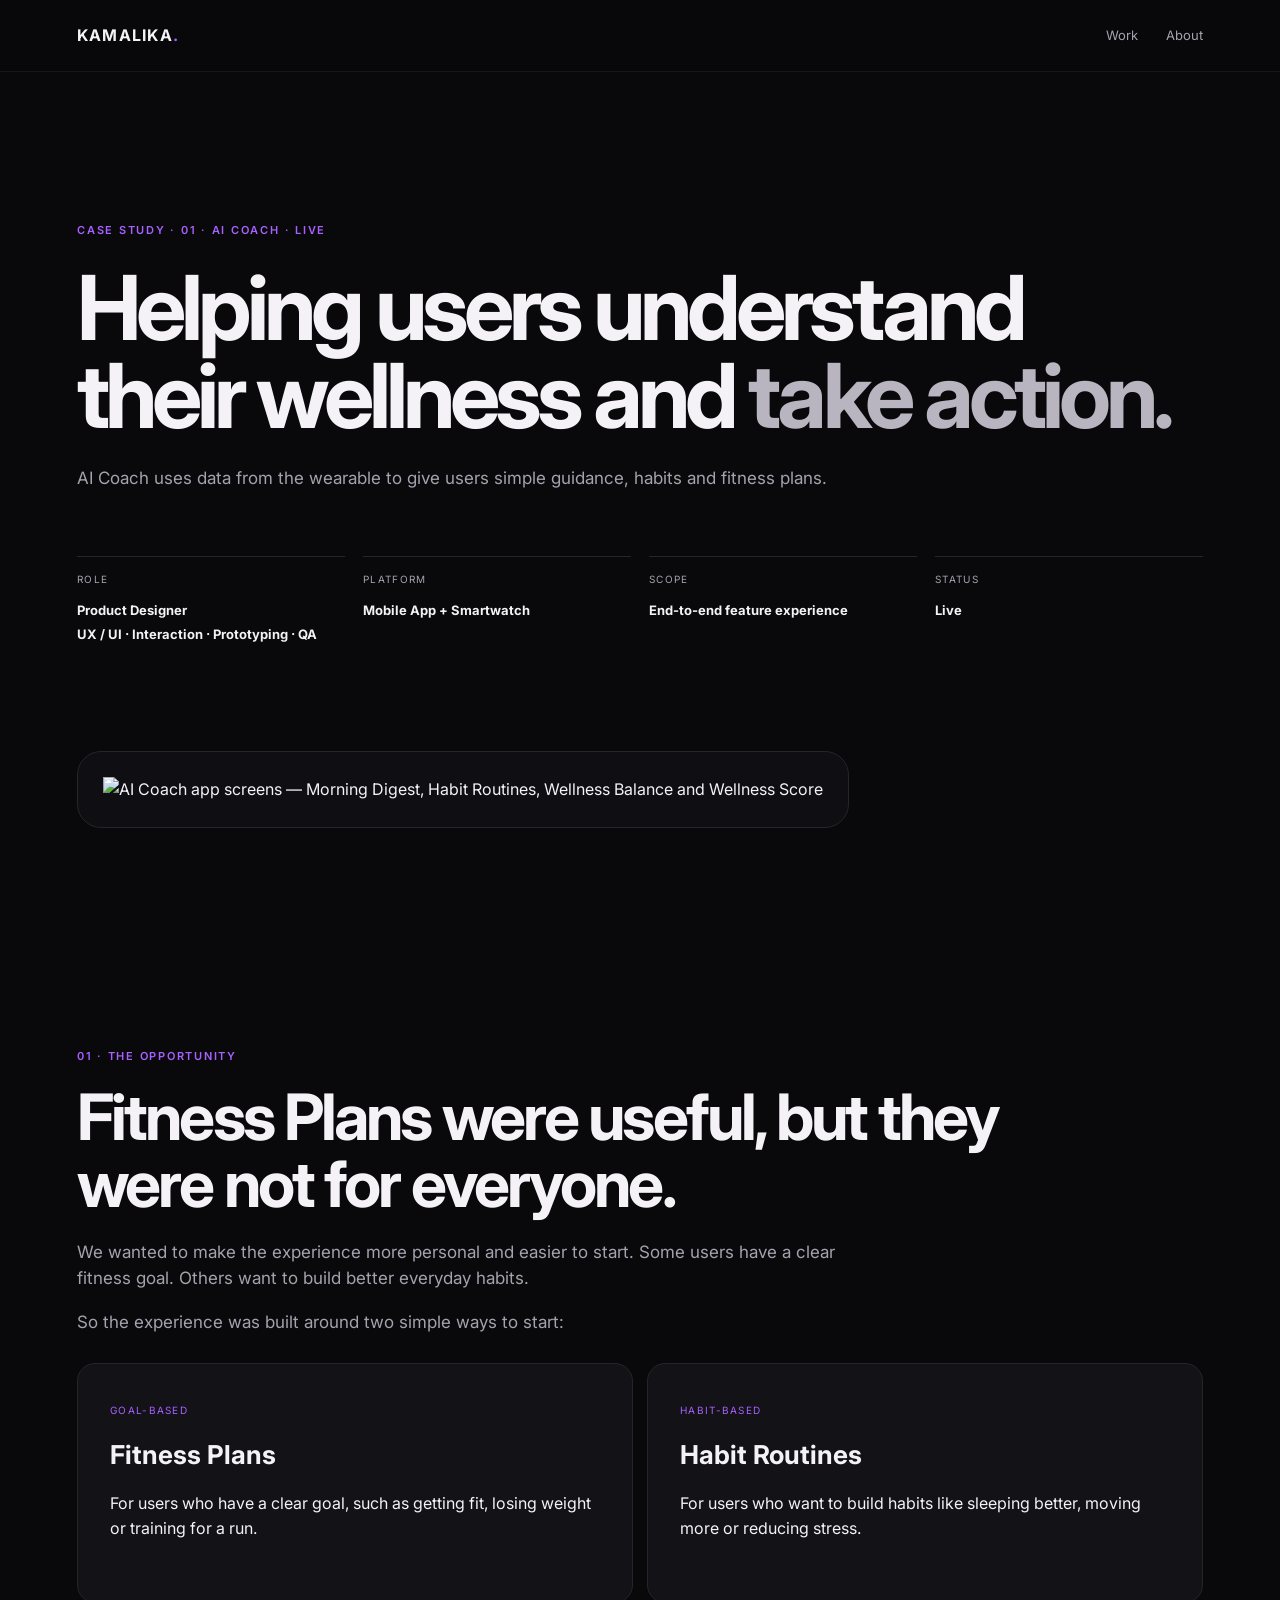
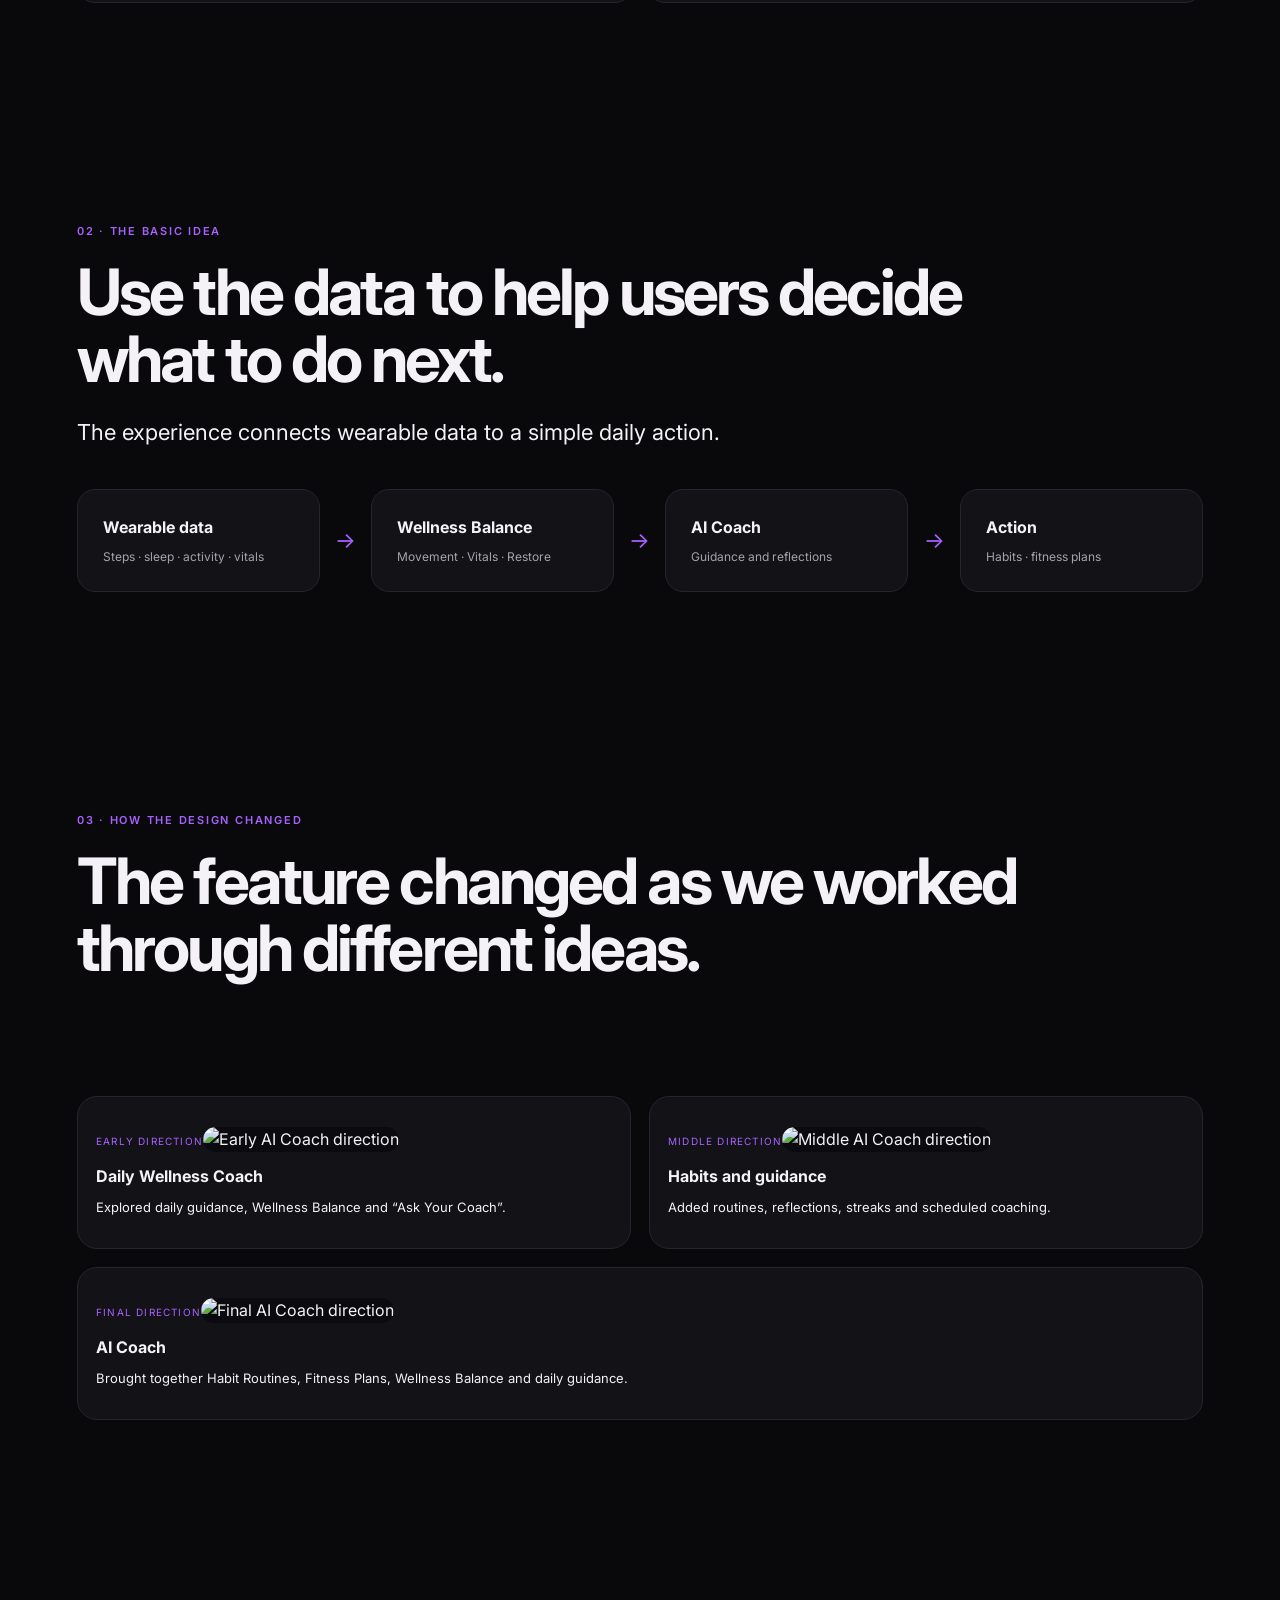
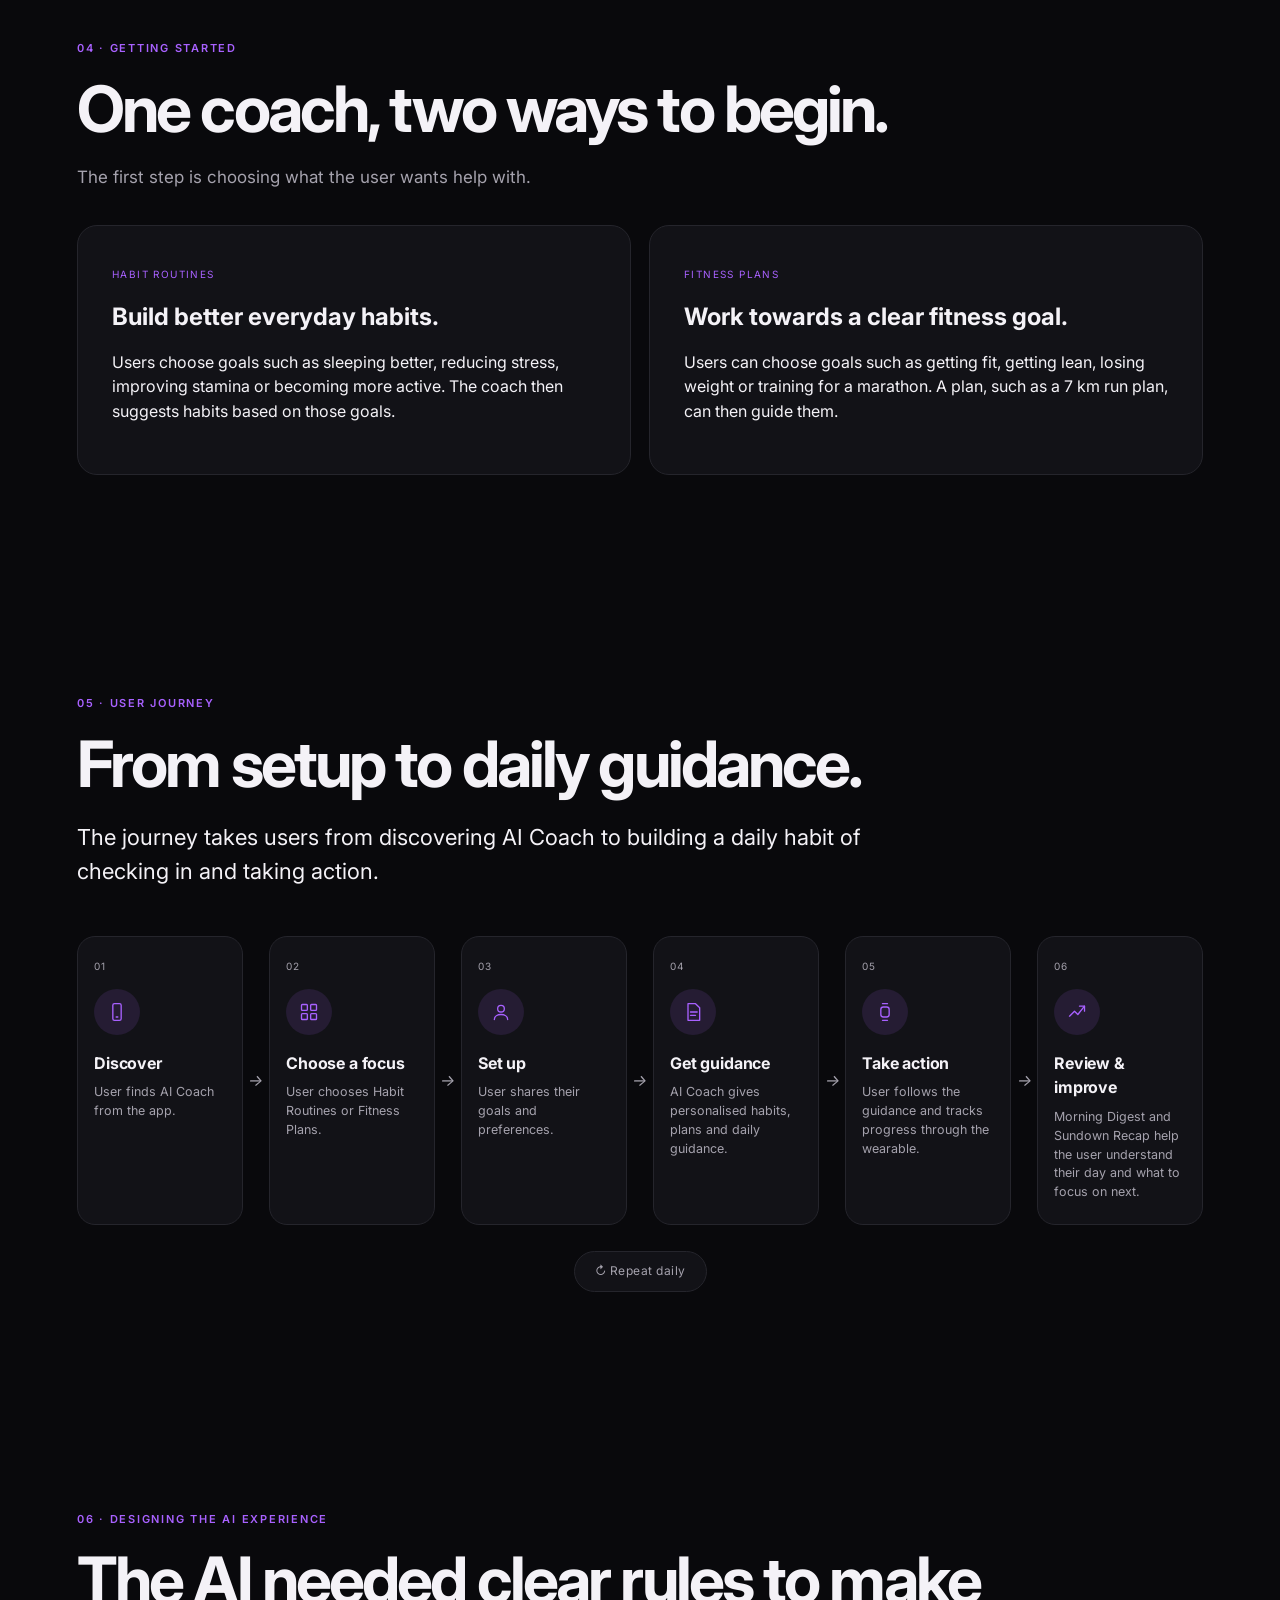
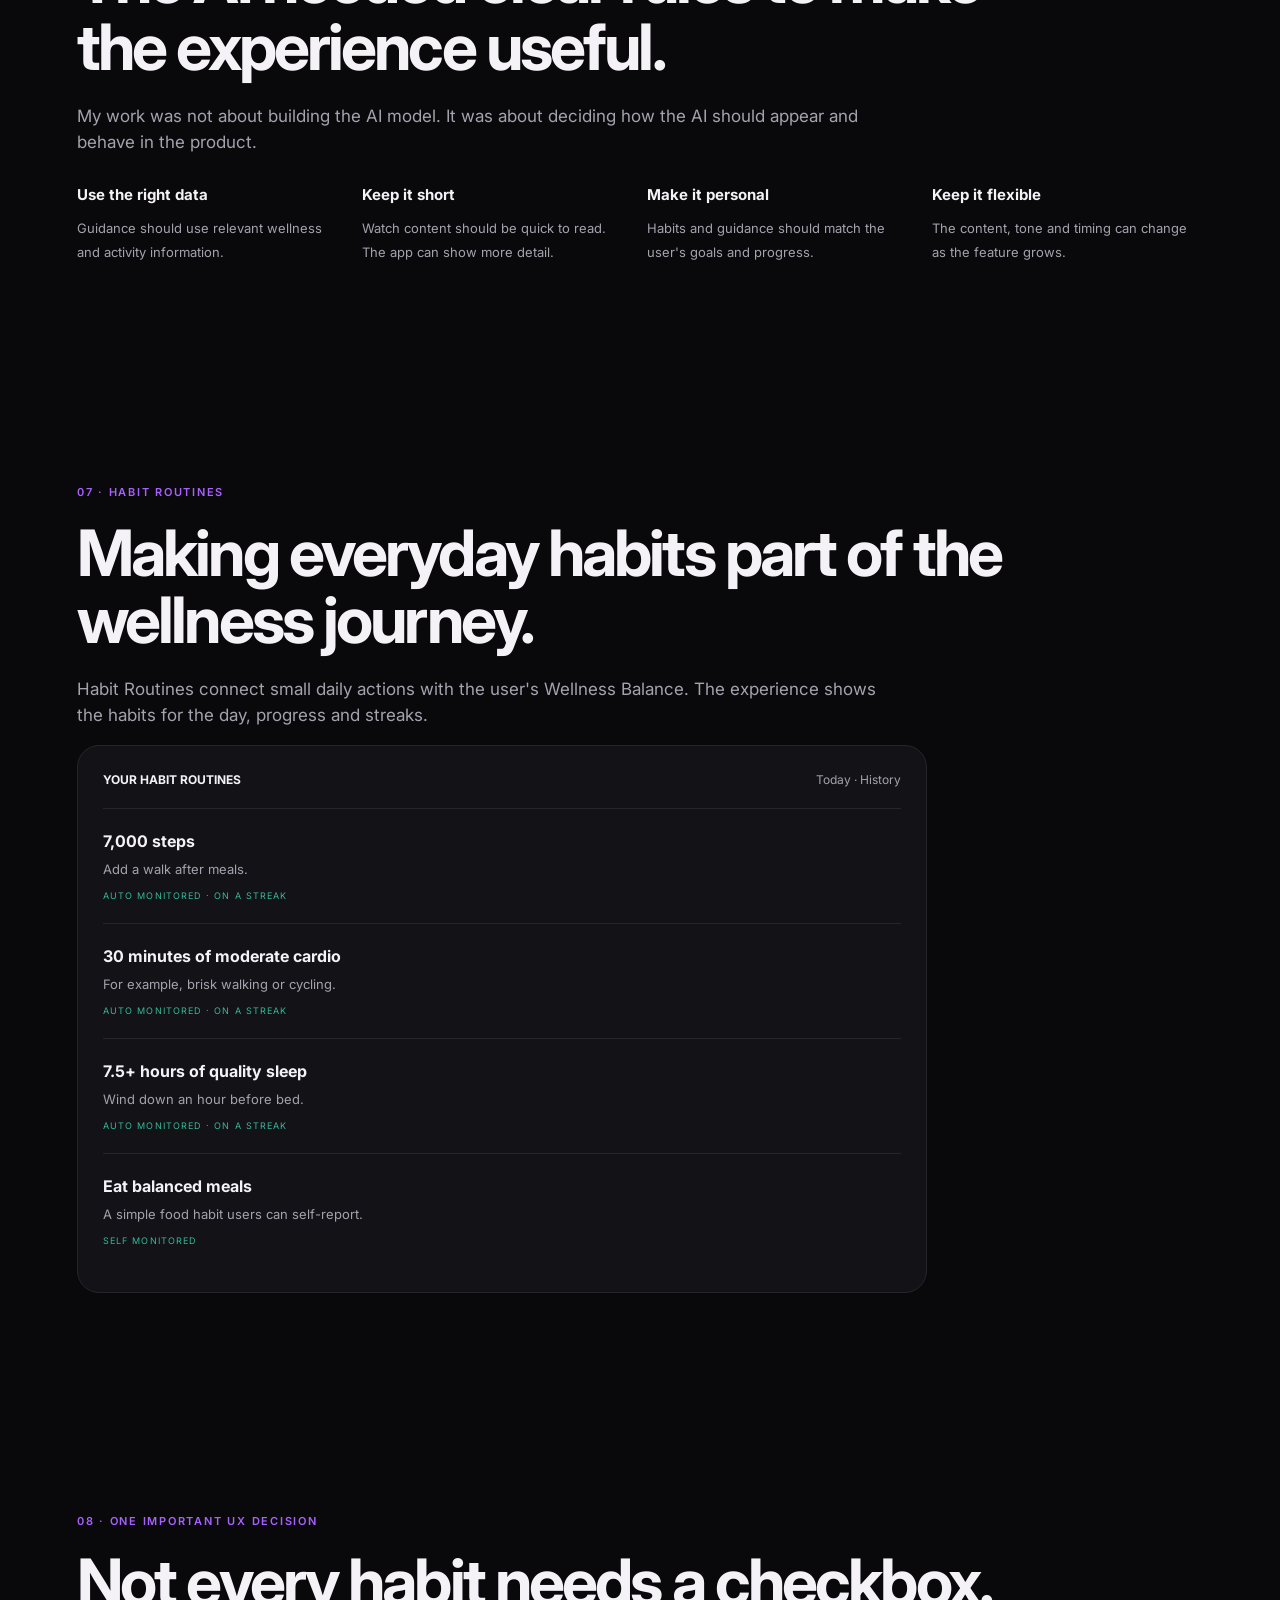
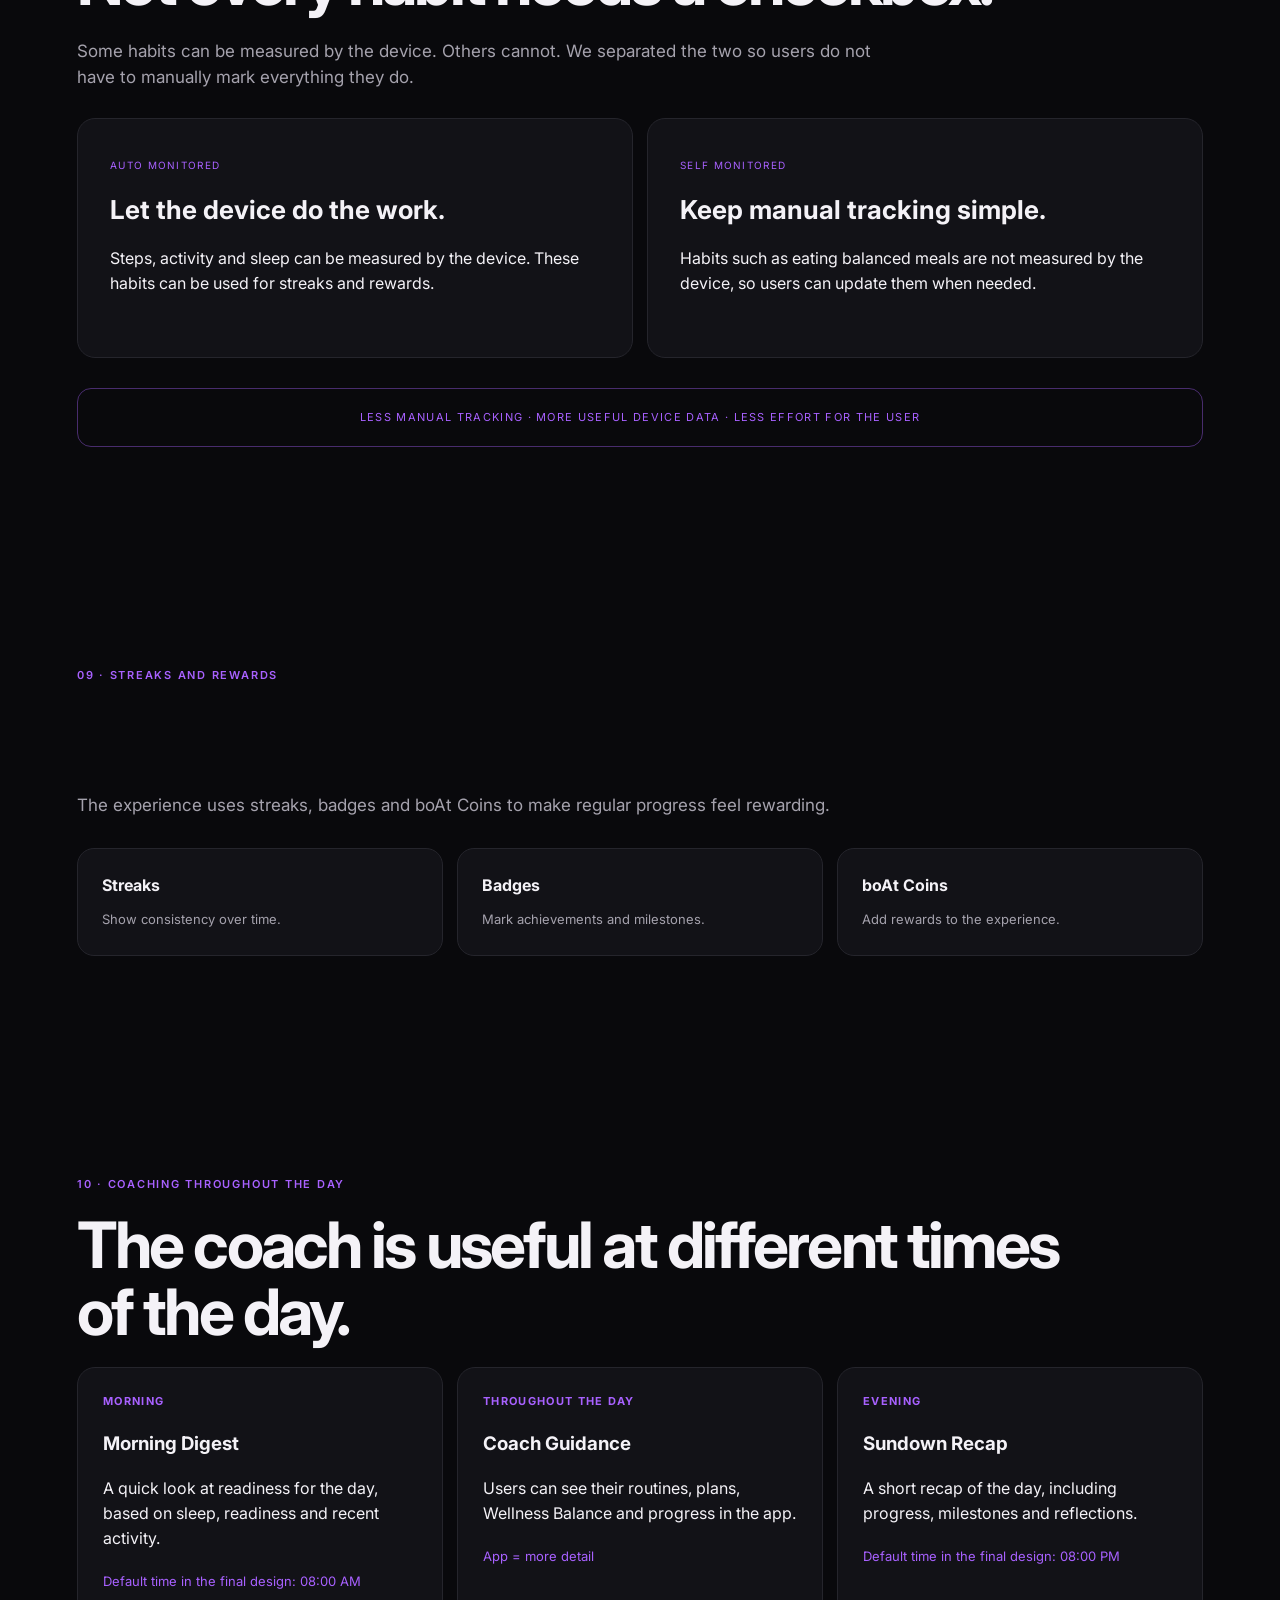
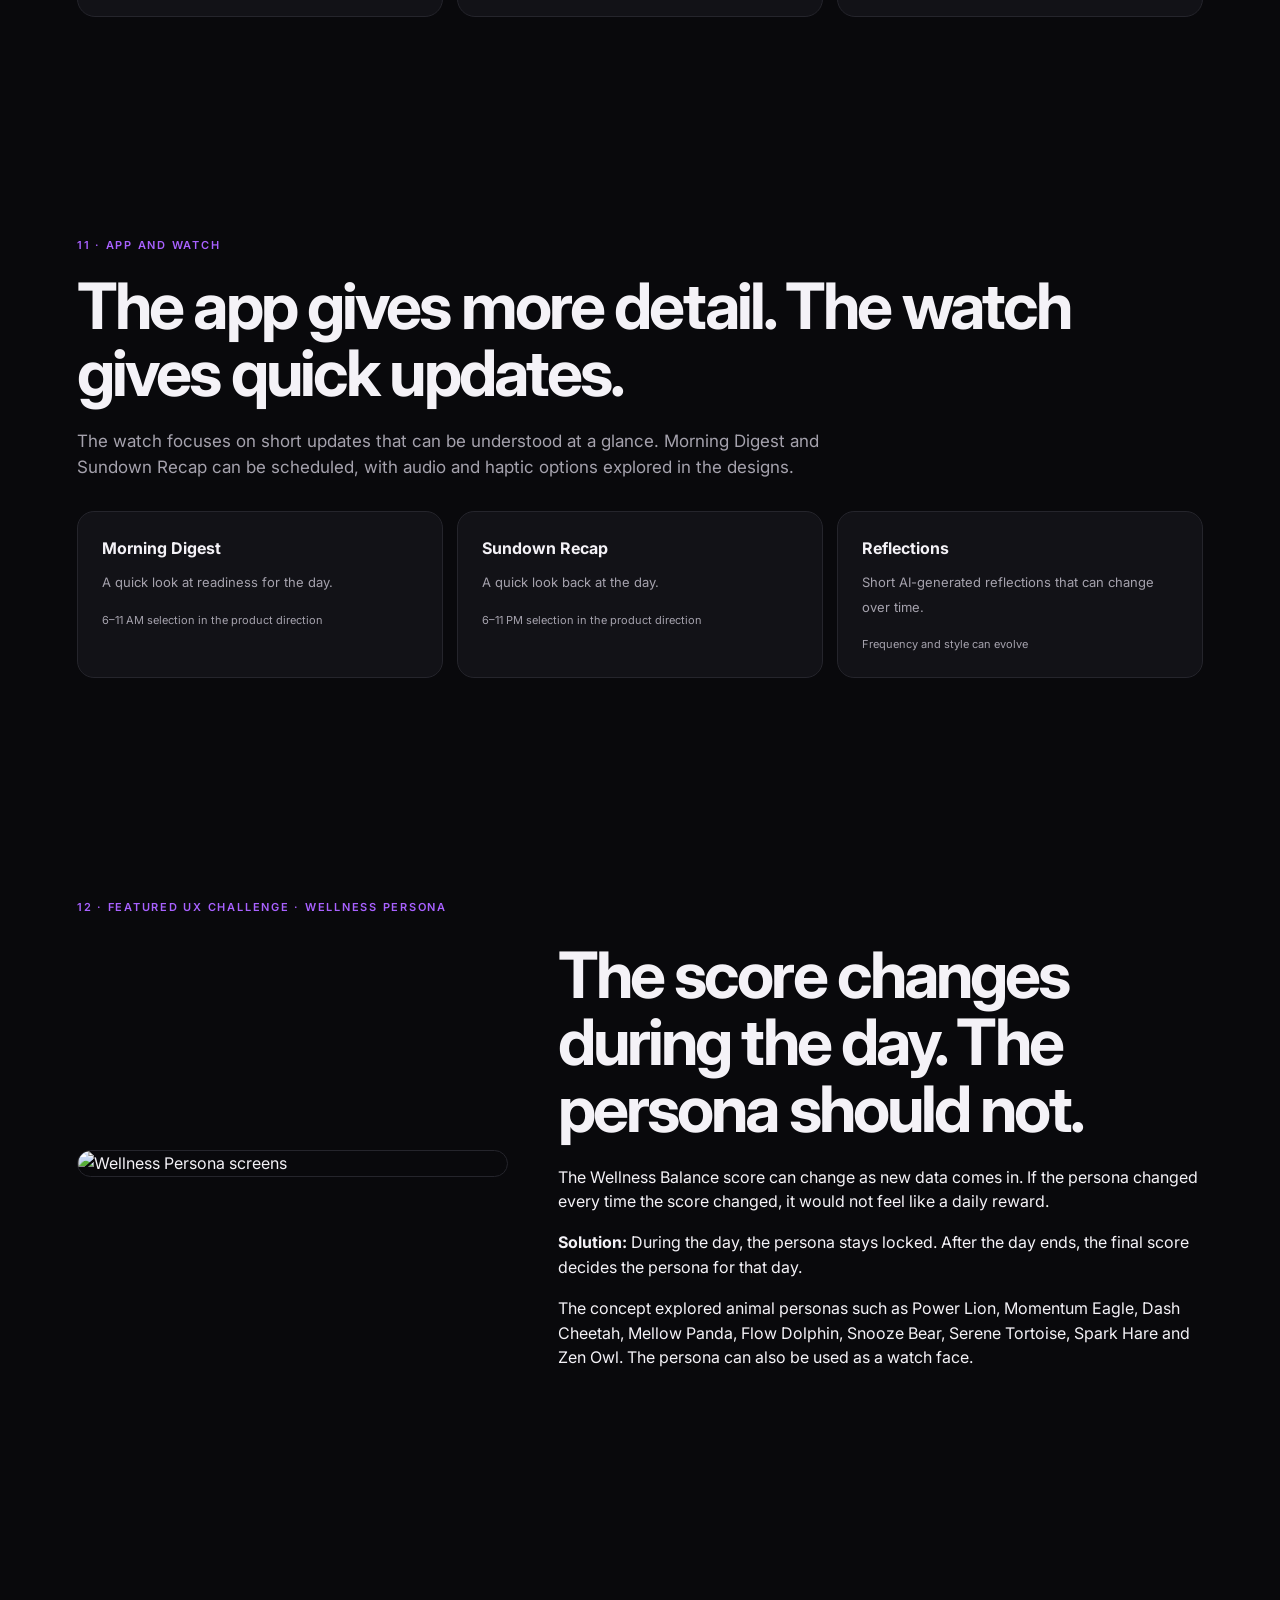
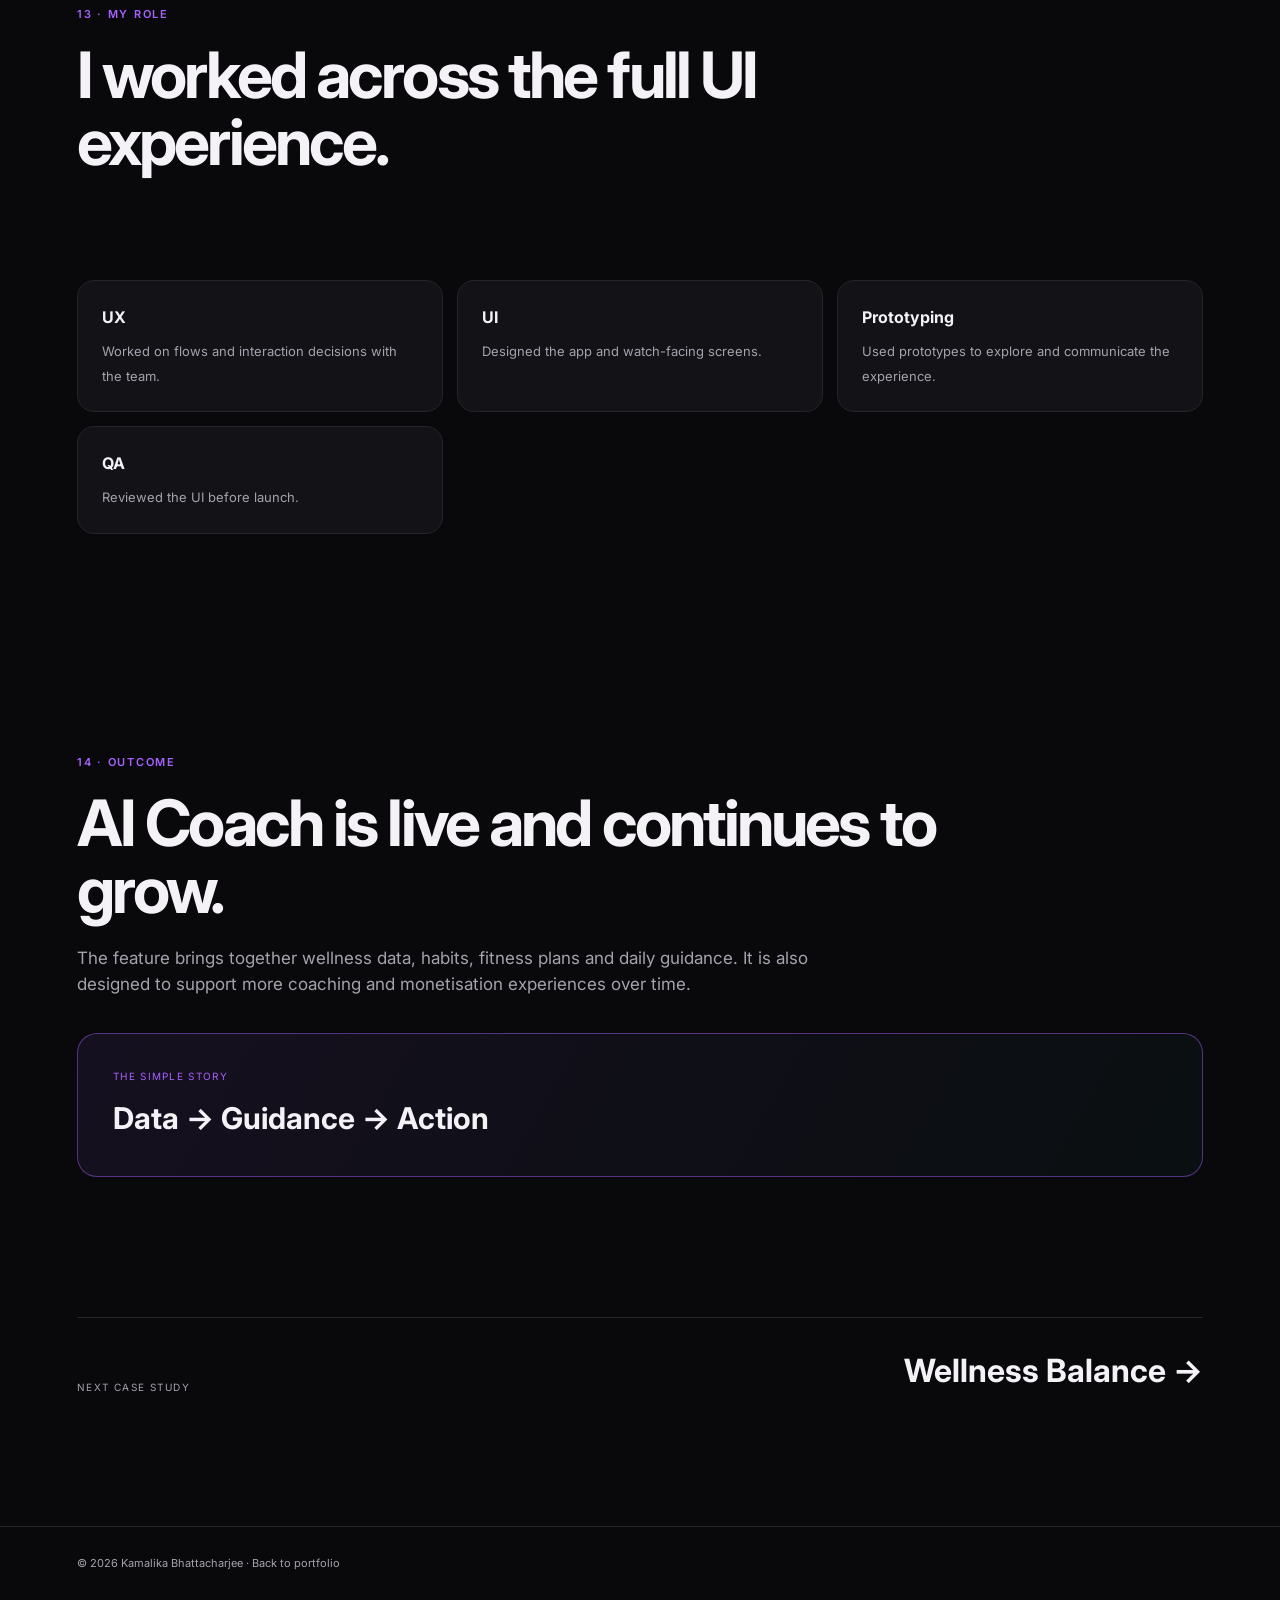
==== ai-coach.html @ ca6af65e "Add files via upload" ====
<!DOCTYPE html><html lang="en"><head><meta charset="UTF-8"><meta name="viewport" content="width=device-width,initial-scale=1"><title>AI Coach — Kamalika Bhattacharjee</title><link rel="stylesheet" href="styles.css"></head><body>
<header class="nav"><a class="brand" href="index.html">KAMALIKA<span>.</span></a><nav><a href="index.html#work">Work</a><a href="index.html#about">About</a></nav></header><main>
<section class="case-hero section"><div class="eyebrow">CASE STUDY · 01 · AI COACH · LIVE</div><h1>Helping users understand their wellness and <em>take action.</em></h1><p class="lead">AI Coach uses data from the wearable to give users simple guidance, habits and fitness plans.</p><div class="meta-grid"><div><span>ROLE</span><b>Product Designer<br>UX / UI · Interaction · Prototyping · QA</b></div><div><span>PLATFORM</span><b>Mobile App + Smartwatch</b></div><div><span>SCOPE</span><b>End-to-end feature experience</b></div><div><span>STATUS</span><b>Live</b></div></div></section>
<section class="case-image section"><img src="assets/ai-coach-case-hero.png" alt="AI Coach app screens — Morning Digest, Habit Routines, Wellness Balance and Wellness Score"></section>
<section class="section narrative"><div class="label">01 · THE OPPORTUNITY</div><h2>Fitness Plans were useful, but they were not for everyone.</h2><p>We wanted to make the experience more personal and easier to start. Some users have a clear fitness goal. Others want to build better everyday habits.</p><p>So the experience was built around two simple ways to start:</p><div class="two-col big-cards"><div class="dark-card"><small>GOAL-BASED</small><h3>Fitness Plans</h3><p>For users who have a clear goal, such as getting fit, losing weight or training for a run.</p></div><div class="dark-card"><small>HABIT-BASED</small><h3>Habit Routines</h3><p>For users who want to build habits like sleeping better, moving more or reducing stress.</p></div></div></section>
<section class="section"><div class="label">02 · THE BASIC IDEA</div><h2>Use the data to help users decide what to do next.</h2><p class="lead-small">The experience connects wearable data to a simple daily action.</p><div class="system-flow"><div><b>Wearable data</b><span>Steps · sleep · activity · vitals</span></div><i>→</i><div><b>Wellness Balance</b><span>Movement · Vitals · Restore</span></div><i>→</i><div><b>AI Coach</b><span>Guidance and reflections</span></div><i>→</i><div><b>Action</b><span>Habits · fitness plans</span></div></div></section>
<section class="section"><div class="label">03 · HOW THE DESIGN CHANGED</div><h2>The feature changed as we worked through different ideas.</h2><p>We explored different ways to bring wellness guidance, routines, reflections and fitness plans together. The final version has a clearer entry point and a more structured daily experience.</p><div class="iteration-grid"><div><span>EARLY DIRECTION</span><img src="assets/ai-coach-iteration-early.png" alt="Early AI Coach direction"><b>Daily Wellness Coach</b><p>Explored daily guidance, Wellness Balance and “Ask Your Coach”.</p></div><div><span>MIDDLE DIRECTION</span><img src="assets/ai-coach-iteration-middle.png" alt="Middle AI Coach direction"><b>Habits and guidance</b><p>Added routines, reflections, streaks and scheduled coaching.</p></div><div class="full"><span>FINAL DIRECTION</span><img src="assets/ai-coach-iteration-final.png" alt="Final AI Coach direction"><b>AI Coach</b><p>Brought together Habit Routines, Fitness Plans, Wellness Balance and daily guidance.</p></div></div></section>
<section class="section"><div class="label">04 · GETTING STARTED</div><h2>One coach, two ways to begin.</h2><p>The first step is choosing what the user wants help with.</p><div class="choice-flow"><div class="choice"><span>HABIT ROUTINES</span><strong>Build better everyday habits.</strong><p>Users choose goals such as sleeping better, reducing stress, improving stamina or becoming more active. The coach then suggests habits based on those goals.</p></div><div class="choice"><span>FITNESS PLANS</span><strong>Work towards a clear fitness goal.</strong><p>Users can choose goals such as getting fit, getting lean, losing weight or training for a marathon. A plan, such as a 7 km run plan, can then guide them.</p></div></div></section>
<section class="section"><div class="label">05 · USER JOURNEY</div><h2>From setup to daily guidance.</h2><p class="lead-small">The journey takes users from discovering AI Coach to building a daily habit of checking in and taking action.</p><div class="journey-flow">
<div class="journey-step"><span class="step-no">01</span><div class="step-icon"><svg viewBox="0 0 24 24"><rect x="7" y="2" width="10" height="20" rx="2"></rect><line x1="11" y1="18" x2="13" y2="18"></line></svg></div><h3>Discover</h3><p>User finds AI Coach from the app.</p></div>
<i class="journey-arrow">→</i>
<div class="journey-step"><span class="step-no">02</span><div class="step-icon"><svg viewBox="0 0 24 24"><rect x="3" y="3" width="7" height="7" rx="1"></rect><rect x="14" y="3" width="7" height="7" rx="1"></rect><rect x="3" y="14" width="7" height="7" rx="1"></rect><rect x="14" y="14" width="7" height="7" rx="1"></rect></svg></div><h3>Choose a focus</h3><p>User chooses Habit Routines or Fitness Plans.</p></div>
<i class="journey-arrow">→</i>
<div class="journey-step"><span class="step-no">03</span><div class="step-icon"><svg viewBox="0 0 24 24"><circle cx="12" cy="8" r="4"></circle><path d="M4 21c0-4 4-6 8-6s8 2 8 6"></path></svg></div><h3>Set up</h3><p>User shares their goals and preferences.</p></div>
<i class="journey-arrow">→</i>
<div class="journey-step"><span class="step-no">04</span><div class="step-icon"><svg viewBox="0 0 24 24"><path d="M6 2h9l5 5v15H6z"></path><line x1="9" y1="12" x2="17" y2="12"></line><line x1="9" y1="16" x2="15" y2="16"></line></svg></div><h3>Get guidance</h3><p>AI Coach gives personalised habits, plans and daily guidance.</p></div>
<i class="journey-arrow">→</i>
<div class="journey-step"><span class="step-no">05</span><div class="step-icon"><svg viewBox="0 0 24 24"><rect x="7" y="6" width="10" height="12" rx="3"></rect><path d="M9 2h6M9 22h6"></path></svg></div><h3>Take action</h3><p>User follows the guidance and tracks progress through the wearable.</p></div>
<i class="journey-arrow">→</i>
<div class="journey-step"><span class="step-no">06</span><div class="step-icon"><svg viewBox="0 0 24 24"><polyline points="3,17 9,11 13,15 21,5"></polyline><polyline points="15,5 21,5 21,11"></polyline></svg></div><h3>Review &amp; improve</h3><p>Morning Digest and Sundown Recap help the user understand their day and what to focus on next.</p></div>
</div><div class="journey-repeat"><span>↻ Repeat daily</span></div></section>
<section class="section"><div class="label">06 · DESIGNING THE AI EXPERIENCE</div><h2>The AI needed clear rules to make the experience useful.</h2><p>My work was not about building the AI model. It was about deciding how the AI should appear and behave in the product.</p><div class="rule-grid"><div><b>Use the right data</b><span>Guidance should use relevant wellness and activity information.</span></div><div><b>Keep it short</b><span>Watch content should be quick to read. The app can show more detail.</span></div><div><b>Make it personal</b><span>Habits and guidance should match the user's goals and progress.</span></div><div><b>Keep it flexible</b><span>The content, tone and timing can change as the feature grows.</span></div></div></section>
<section class="section"><div class="label">07 · HABIT ROUTINES</div><h2>Making everyday habits part of the wellness journey.</h2><p>Habit Routines connect small daily actions with the user's Wellness Balance. The experience shows the habits for the day, progress and streaks.</p><div class="routine-board"><div class="routine-head"><b>YOUR HABIT ROUTINES</b><span>Today · History</span></div><div class="routine"><strong>7,000 steps</strong><span>Add a walk after meals.</span><em>AUTO MONITORED · ON A STREAK</em></div><div class="routine"><strong>30 minutes of moderate cardio</strong><span>For example, brisk walking or cycling.</span><em>AUTO MONITORED · ON A STREAK</em></div><div class="routine"><strong>7.5+ hours of quality sleep</strong><span>Wind down an hour before bed.</span><em>AUTO MONITORED · ON A STREAK</em></div><div class="routine"><strong>Eat balanced meals</strong><span>A simple food habit users can self-report.</span><em>SELF MONITORED</em></div></div></section>
<section class="section"><div class="label">08 · ONE IMPORTANT UX DECISION</div><h2>Not every habit needs a checkbox.</h2><p>Some habits can be measured by the device. Others cannot. We separated the two so users do not have to manually mark everything they do.</p><div class="two-col big-cards"><div class="dark-card"><small>AUTO MONITORED</small><h3>Let the device do the work.</h3><p>Steps, activity and sleep can be measured by the device. These habits can be used for streaks and rewards.</p></div><div class="dark-card"><small>SELF MONITORED</small><h3>Keep manual tracking simple.</h3><p>Habits such as eating balanced meals are not measured by the device, so users can update them when needed.</p></div></div><div class="principle">LESS MANUAL TRACKING <span>·</span> MORE USEFUL DEVICE DATA <span>·</span> LESS EFFORT FOR THE USER</div></section>
<section class="section"><div class="label">09 · STREAKS AND REWARDS</div><h2>Make progress easy to see.</h2><p>The experience uses streaks, badges and boAt Coins to make regular progress feel rewarding.</p><div class="reward-grid"><div><b>Streaks</b><span>Show consistency over time.</span></div><div><b>Badges</b><span>Mark achievements and milestones.</span></div><div><b>boAt Coins</b><span>Add rewards to the experience.</span></div></div></section>
<section class="section"><div class="label">10 · COACHING THROUGHOUT THE DAY</div><h2>The coach is useful at different times of the day.</h2><div class="timeline big"><div><b>MORNING</b><h3>Morning Digest</h3><p>A quick look at readiness for the day, based on sleep, readiness and recent activity.</p><span>Default time in the final design: 08:00 AM</span></div><div><b>THROUGHOUT THE DAY</b><h3>Coach Guidance</h3><p>Users can see their routines, plans, Wellness Balance and progress in the app.</p><span>App = more detail</span></div><div><b>EVENING</b><h3>Sundown Recap</h3><p>A short recap of the day, including progress, milestones and reflections.</p><span>Default time in the final design: 08:00 PM</span></div></div></section>
<section class="section"><div class="label">11 · APP AND WATCH</div><h2>The app gives more detail. The watch gives quick updates.</h2><p>The watch focuses on short updates that can be understood at a glance. Morning Digest and Sundown Recap can be scheduled, with audio and haptic options explored in the designs.</p><div class="watch-grid"><div><b>Morning Digest</b><span>A quick look at readiness for the day.</span><small>6–11 AM selection in the product direction</small></div><div><b>Sundown Recap</b><span>A quick look back at the day.</span><small>6–11 PM selection in the product direction</small></div><div><b>Reflections</b><span>Short AI-generated reflections that can change over time.</span><small>Frequency and style can evolve</small></div></div></section>
<section class="section"><div class="label">12 · FEATURED UX CHALLENGE · WELLNESS PERSONA</div><div class="persona-grid"><img src="assets/ai-coach-wellness-persona.png" alt="Wellness Persona screens"><div><h2>The score changes during the day. The persona should not.</h2><p>The Wellness Balance score can change as new data comes in. If the persona changed every time the score changed, it would not feel like a daily reward.</p><p><b>Solution:</b> During the day, the persona stays locked. After the day ends, the final score decides the persona for that day.</p><p>The concept explored animal personas such as Power Lion, Momentum Eagle, Dash Cheetah, Mellow Panda, Flow Dolphin, Snooze Bear, Serene Tortoise, Spark Hare and Zen Owl. The persona can also be used as a watch face.</p></div></div></section>
<section class="section"><div class="label">13 · MY ROLE</div><h2>I worked across the full UI experience.</h2><p>I designed the AI Coach UI, worked with the team on UX decisions, explored different directions and checked the final UI before launch.</p><div class="role-grid"><div><b>UX</b><span>Worked on flows and interaction decisions with the team.</span></div><div><b>UI</b><span>Designed the app and watch-facing screens.</span></div><div><b>Prototyping</b><span>Used prototypes to explore and communicate the experience.</span></div><div><b>QA</b><span>Reviewed the UI before launch.</span></div></div></section>
<section class="section"><div class="label">14 · OUTCOME</div><h2>AI Coach is live and continues to grow.</h2><p>The feature brings together wellness data, habits, fitness plans and daily guidance. It is also designed to support more coaching and monetisation experiences over time.</p><div class="outcome-box"><span>THE SIMPLE STORY</span><strong>Data → Guidance → Action</strong></div></section>
<section class="section next-case"><a href="wellness-balance.html"><span>NEXT CASE STUDY</span><strong>Wellness Balance →</strong></a></section></main><footer>© 2026 Kamalika Bhattacharjee · <a href="index.html">Back to portfolio</a></footer><script src="animations.js"></script></body></html>
---- styles.css ----
@import url('https://fonts.googleapis.com/css2?family=Inter:wght@400;500;600;700&display=swap');
:root{--bg:#09090c;--surface:#121217;--line:#25252c;--text:#f4f2f7;--muted:#a5a2ad;--purple:#A861FF;--teal:#35B99A;--orange:#e58b68}
*{box-sizing:border-box}html{scroll-behavior:smooth}body{margin:0;background:var(--bg);color:var(--text);font-family:Inter,Arial,sans-serif;line-height:1.55}a{color:inherit;text-decoration:none}.nav{position:sticky;top:0;z-index:10;height:72px;padding:0 6vw;display:flex;align-items:center;justify-content:space-between;background:rgba(9,9,12,.84);backdrop-filter:blur(16px);border-bottom:1px solid rgba(255,255,255,.06)}.brand{font-weight:700;letter-spacing:.08em}.brand span{color:var(--purple)}nav{display:flex;gap:28px;font-size:13px;color:var(--muted)}nav a:hover{color:var(--text)}.section{width:min(1180px,88vw);margin:auto;padding:110px 0}.hero{min-height:88vh;display:flex;flex-direction:column;justify-content:center}.eyebrow,.section-label,.project-meta,.label{font-size:11px;letter-spacing:.16em;color:var(--purple);font-weight:600}.hero h1{font-size:clamp(54px,8vw,112px);line-height:.98;letter-spacing:-.055em;margin:24px 0 32px;max-width:1050px}.hero h1 em{font-style:normal;color:#bbb7c4}.hero-copy{max-width:650px;font-size:19px;color:var(--muted);margin:0 0 36px}.button{display:inline-block;width:max-content;padding:13px 18px;border:1px solid var(--line);border-radius:999px;font-size:13px}.button:hover{border-color:var(--purple)}#work{padding-top:50px}.project{padding:80px 0;border-top:1px solid var(--line)}.project-meta{margin-bottom:36px}.project-grid{display:grid;grid-template-columns:1fr 1.15fr;gap:70px;align-items:center}.project-grid.no-image{grid-template-columns:1fr 1fr}.project-grid img{width:100%;max-height:620px;object-fit:contain;background:#0e0e13;border-radius:22px;border:1px solid var(--line);padding:20px}.project h2{font-size:clamp(38px,5vw,68px);line-height:1.02;letter-spacing:-.045em;margin:0 0 24px}.project h3{font-size:30px;line-height:1.15;letter-spacing:-.025em;margin:10px 0 18px}.project p{color:var(--muted);font-size:16px}.tags{display:flex;flex-wrap:wrap;gap:8px;margin-top:28px}.tags span{border:1px solid var(--line);border-radius:999px;padding:7px 10px;font-size:11px;color:#c8c5ce}.story{padding:85px 0;border-top:1px solid var(--line);margin-top:80px}.label{margin-bottom:18px}.two-col,.three-col,.rule-grid,.about-grid{display:grid;grid-template-columns:repeat(2,1fr);gap:14px;margin-top:28px}.three-col{grid-template-columns:repeat(3,1fr)}.rule-grid{grid-template-columns:repeat(4,1fr)}.dark-card{background:var(--surface);border:1px solid var(--line);border-radius:18px;padding:24px;min-height:120px}.dark-card strong,.rule-grid b{display:block;font-size:15px;margin-bottom:8px}.dark-card span,.rule-grid span{color:var(--muted);font-size:13px}.dark-card.accent{border-color:rgba(168,97,255,.45)}.flow{display:flex;flex-wrap:wrap;align-items:center;gap:12px;padding:28px;background:var(--surface);border:1px solid var(--line);border-radius:18px;font-size:14px}.flow i{color:var(--purple);font-style:normal}.flow.large{justify-content:center;padding:42px;font-size:17px}.muted{color:var(--muted)}.timeline{display:grid;grid-template-columns:repeat(3,1fr);gap:14px}.timeline div{background:var(--surface);border:1px solid var(--line);padding:25px;border-radius:18px}.timeline b{display:block;color:var(--purple);font-size:11px;letter-spacing:.12em;margin-bottom:16px}.timeline strong,.timeline span{display:block}.timeline span{color:var(--muted);font-size:13px;margin-top:7px}.persona-grid{display:grid;grid-template-columns:.8fr 1.2fr;gap:50px;align-items:center}.persona-grid img{width:100%;border-radius:20px;border:1px solid var(--line)}.hierarchy{display:flex;flex-wrap:wrap;gap:14px;align-items:center;justify-content:center;padding:36px;background:var(--surface);border:1px solid var(--line);border-radius:18px}.hierarchy i{color:var(--purple);font-style:normal}.bridge{margin-top:70px;padding:28px;border:1px solid var(--line);border-radius:18px;display:flex;justify-content:center;gap:14px;align-items:center;color:var(--muted);font-size:13px}.bridge b{color:var(--text)}.activity-visual{display:grid;grid-template-columns:repeat(3,1fr);gap:10px}.activity-visual div{aspect-ratio:1;border-radius:18px;background:linear-gradient(145deg,#16161d,#0d0d11);border:1px solid var(--line);padding:18px;display:flex;flex-direction:column;justify-content:space-between}.activity-visual span{font-size:11px;color:var(--purple);letter-spacing:.12em}.activity-visual strong{font-size:22px}.about{border-top:1px solid var(--line)}.about h2,.contact h2{font-size:clamp(38px,5vw,64px);line-height:1.05;letter-spacing:-.04em;max-width:950px}.about p,.contact p{max-width:720px;color:var(--muted);font-size:17px}.about-grid{grid-template-columns:repeat(4,1fr);margin-top:55px}.about-grid div{border-top:1px solid var(--line);padding-top:16px}.about-grid span{display:block;color:var(--muted);font-size:10px;letter-spacing:.12em;margin-bottom:8px}.about-grid b{font-size:13px}.contact{min-height:70vh;display:flex;flex-direction:column;justify-content:center}.email{font-size:clamp(28px,5vw,60px);letter-spacing:-.04em;color:var(--purple);margin-top:30px;word-break:break-word}.small{font-size:11px!important;margin-top:10px}.nav-cta{background:var(--text);color:var(--bg);font-size:12px;font-weight:600;padding:10px 18px;border-radius:999px;letter-spacing:.02em}.nav-cta:hover{opacity:.85}
.hero-center{align-items:center;text-align:center}.hero-center h1{margin-left:auto;margin-right:auto}.hero-center .hero-copy{margin-left:auto;margin-right:auto}.tags.center{justify-content:center}
.project-band{width:100%}.project-band.tint{background:var(--surface)}
.project-fold{padding:100px 0}.story-head{max-width:800px}.story-head h2{font-size:clamp(32px,4.5vw,54px);line-height:1.08;letter-spacing:-.03em;margin:18px 0 20px}.story-head p{color:var(--muted);font-size:16px;max-width:640px}
.story-image{display:block;position:relative;margin-top:48px;border-radius:22px;overflow:hidden;border:1px solid var(--line)}.story-image img{width:100%;display:block;max-height:720px;object-fit:contain;background:#0e0e13;padding:20px}.story-image .case-link{position:absolute;right:18px;bottom:18px;background:rgba(9,9,12,.78);backdrop-filter:blur(8px);padding:10px 16px;border-radius:999px;font-size:12px;border:1px solid var(--line)}.story-image:hover .case-link{border-color:var(--purple);color:var(--purple)}
.project-fold .activity-visual{margin-top:48px}
footer{border-top:1px solid var(--line);padding:28px 6vw;color:var(--muted);font-size:11px}
.journey-flow{display:flex;align-items:stretch;gap:0;margin-top:48px}
.journey-step{flex:1;min-width:0;background:var(--surface);border:1px solid var(--line);border-radius:18px;padding:22px 16px}
.journey-step .step-no{display:block;font-size:10px;letter-spacing:.14em;color:var(--muted);margin-bottom:14px}
.journey-step .step-icon{width:46px;height:46px;border-radius:50%;background:rgba(168,97,255,.12);display:flex;align-items:center;justify-content:center;margin-bottom:16px}
.journey-step .step-icon svg{width:20px;height:20px;stroke:var(--purple);fill:none;stroke-width:1.6;stroke-linecap:round;stroke-linejoin:round}
.journey-step h3{font-size:16px;margin:0 0 8px;letter-spacing:-.01em}
.journey-step p{color:var(--muted);font-size:12.5px;margin:0;line-height:1.5}
.journey-arrow{flex:0 0 auto;display:flex;align-items:center;justify-content:center;width:26px;color:var(--muted);font-size:16px}
.journey-repeat{margin-top:26px;display:flex;justify-content:center}
.journey-repeat span{background:var(--surface);border:1px solid var(--line);border-radius:999px;padding:10px 20px;font-size:12px;color:var(--muted);letter-spacing:.04em}
@media(max-width:900px){.journey-flow{flex-direction:column;gap:10px}.journey-arrow{transform:rotate(90deg);width:auto;padding:2px 0}}
.reveal{opacity:0;transform:translateY(28px);transition:opacity .7s cubic-bezier(.16,1,.3,1),transform .7s cubic-bezier(.16,1,.3,1);will-change:opacity,transform}
.reveal.in-view{opacity:1;transform:translateY(0)}
@media(prefers-reduced-motion:reduce){.reveal{opacity:1!important;transform:none!important;transition:none!important}}@media(max-width:800px){.section{width:90vw;padding:75px 0}.nav{padding:0 5vw}.nav nav{gap:14px}.project-grid,.project-grid.no-image,.persona-grid{grid-template-columns:1fr;gap:35px}.two-col,.three-col,.rule-grid,.about-grid,.timeline{grid-template-columns:1fr}.hero h1{font-size:54px}.hero-copy{font-size:16px}.project{padding:55px 0}.story{margin-top:55px;padding:55px 0}.flow{justify-content:center}.bridge{flex-wrap:wrap}.activity-visual{max-width:500px}.project-grid img{padding:10px}.project-fold{padding:60px 0}.story-image{margin-top:32px}.story-image img{padding:10px}.story-image .case-link{position:static;display:inline-block;margin-top:14px;background:none;border:1px solid var(--line);backdrop-filter:none}}

.case-hero{padding-top:150px;padding-bottom:75px}.case-hero h1{font-size:clamp(54px,7vw,100px);line-height:.98;letter-spacing:-.055em;max-width:1100px;margin:25px 0}.case-hero h1 em{font-style:normal;color:#b8b4c0}.lead{font-size:22px;color:var(--muted);max-width:780px}.meta-grid{display:grid;grid-template-columns:repeat(4,1fr);gap:18px;margin-top:65px}.meta-grid div{border-top:1px solid var(--line);padding-top:15px}.meta-grid span{display:block;color:var(--muted);font-size:10px;letter-spacing:.13em;margin-bottom:9px}.meta-grid b{font-size:13px}.case-image{padding-top:30px}.case-image img{width:100%;max-height:760px;object-fit:contain;border:1px solid var(--line);border-radius:24px;background:#0e0e13;padding:25px}.narrative h2,.section h2{font-size:clamp(38px,5vw,64px);line-height:1.05;letter-spacing:-.045em;max-width:1000px;margin:15px 0 22px}.narrative>p,.section>p{max-width:800px;color:var(--muted);font-size:17px}.lead-small{font-size:22px!important;color:var(--text)!important}.big-cards .dark-card{min-height:240px;padding:32px}.big-cards h3{font-size:26px;margin:14px 0}.dark-card small{font-size:10px;letter-spacing:.13em;color:var(--purple)}.system-flow{display:grid;grid-template-columns:1fr auto 1fr auto 1fr auto 1fr;align-items:center;gap:15px;margin-top:40px}.system-flow div{background:var(--surface);border:1px solid var(--line);border-radius:18px;padding:25px}.system-flow b,.system-flow span{display:block}.system-flow span{color:var(--muted);font-size:12px;margin-top:8px}.system-flow i{font-size:22px;color:var(--purple);font-style:normal}.iteration-grid{display:grid;grid-template-columns:repeat(2,1fr);gap:18px;margin-top:40px}.iteration-grid>div{background:var(--surface);border:1px solid var(--line);border-radius:20px;padding:18px}.iteration-grid>div.full{grid-column:1/-1}.iteration-grid img{width:100%;height:330px;object-fit:contain;margin:12px 0;background:#0b0b0f;border-radius:14px}.iteration-grid>div.full img{height:420px}.iteration-grid span{font-size:10px;letter-spacing:.12em;color:var(--purple)}.iteration-grid b{display:block}.iteration-grid p{font-size:13px!important;margin-top:8px}.choice-flow{display:grid;grid-template-columns:1fr 1fr;gap:18px;margin-top:35px}.choice{padding:34px;background:var(--surface);border:1px solid var(--line);border-radius:20px}.choice span{color:var(--purple);font-size:10px;letter-spacing:.14em}.choice strong{display:block;font-size:24px;line-height:1.2;margin:18px 0}.routine-board{background:var(--surface);border:1px solid var(--line);border-radius:22px;padding:25px;max-width:850px}.routine-head{display:flex;justify-content:space-between;padding-bottom:18px;border-bottom:1px solid var(--line);font-size:12px}.routine-head span{color:var(--muted)}.routine{padding:20px 0;border-bottom:1px solid var(--line)}.routine:last-child{border-bottom:0}.routine strong,.routine span,.routine em{display:block}.routine span{color:var(--muted);font-size:13px;margin:5px 0 10px}.routine em{font-size:9px;color:var(--teal);letter-spacing:.12em;font-style:normal}.principle{margin-top:30px;padding:20px;border:1px solid rgba(168,97,255,.4);border-radius:14px;text-align:center;color:var(--purple);font-size:11px;letter-spacing:.12em}.reward-grid,.watch-grid,.role-grid{display:grid;grid-template-columns:repeat(3,1fr);gap:14px;margin-top:30px}.reward-grid div,.watch-grid div,.role-grid div{background:var(--surface);border:1px solid var(--line);border-radius:17px;padding:24px}.reward-grid b,.watch-grid b,.role-grid b{display:block;margin-bottom:8px}.reward-grid span,.watch-grid span,.role-grid span{color:var(--muted);font-size:13px}.timeline.big{grid-template-columns:repeat(3,1fr)}.timeline.big div{min-height:250px}.timeline.big span{margin-top:20px;color:var(--purple)}.watch-grid{grid-template-columns:repeat(3,1fr)}.watch-grid small{display:block;color:var(--muted);font-size:11px;margin-top:18px}.note{border-left:2px solid var(--purple);padding-left:18px!important}.persona-grid{margin-top:25px}.persona-grid h2{margin-top:0}.evolution{display:grid;grid-template-columns:repeat(3,1fr);gap:15px;margin-top:35px}.evo-card{padding:45px 25px;border:1px solid var(--line);border-radius:20px;background:var(--surface)}.evo-card b,.evo-card span{display:block}.evo-card b{font-size:10px;color:var(--muted);letter-spacing:.13em}.evo-card span{font-size:20px;margin-top:10px}.evo-card.accent{border-color:rgba(168,97,255,.45)}.hierarchy.big{font-size:17px;padding:45px}.outcome-box{margin-top:35px;padding:35px;border:1px solid rgba(168,97,255,.45);border-radius:20px;background:linear-gradient(120deg,rgba(168,97,255,.08),rgba(53,185,154,.04))}.outcome-box span{display:block;color:var(--purple);font-size:10px;letter-spacing:.13em}.outcome-box strong{display:block;font-size:30px;margin-top:10px}.next-case{padding-top:30px;padding-bottom:130px}.next-case a{display:flex;justify-content:space-between;align-items:end;border-top:1px solid var(--line);padding-top:28px}.next-case span{color:var(--muted);font-size:10px;letter-spacing:.14em}.next-case strong{font-size:32px}@media(max-width:800px){.meta-grid,.iteration-grid,.choice-flow,.reward-grid,.watch-grid,.role-grid,.timeline.big,.evolution{grid-template-columns:1fr}.system-flow{grid-template-columns:1fr}.system-flow i{transform:rotate(90deg);text-align:center}.case-hero{padding-top:100px}.lead{font-size:18px}.case-image img{padding:10px}.big-cards .dark-card{min-height:auto}.next-case a{align-items:start;gap:20px;flex-direction:column}}
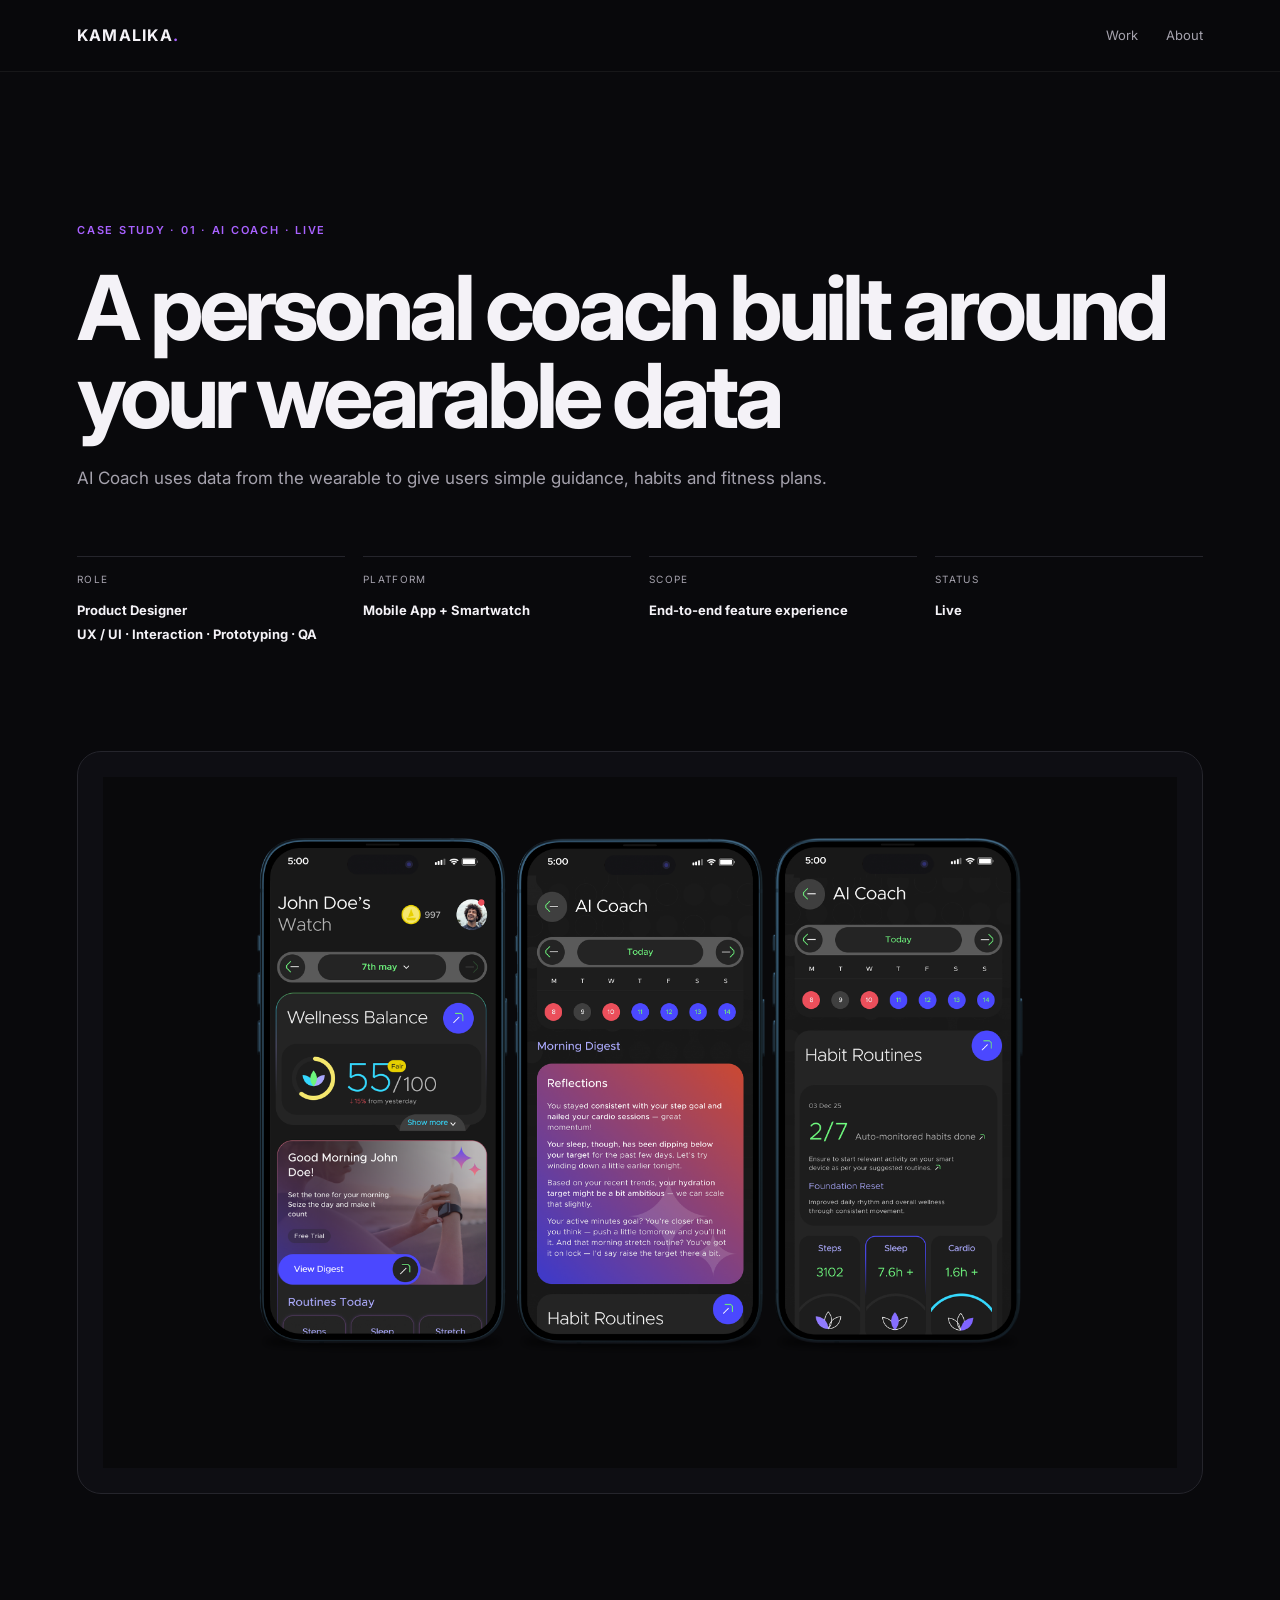
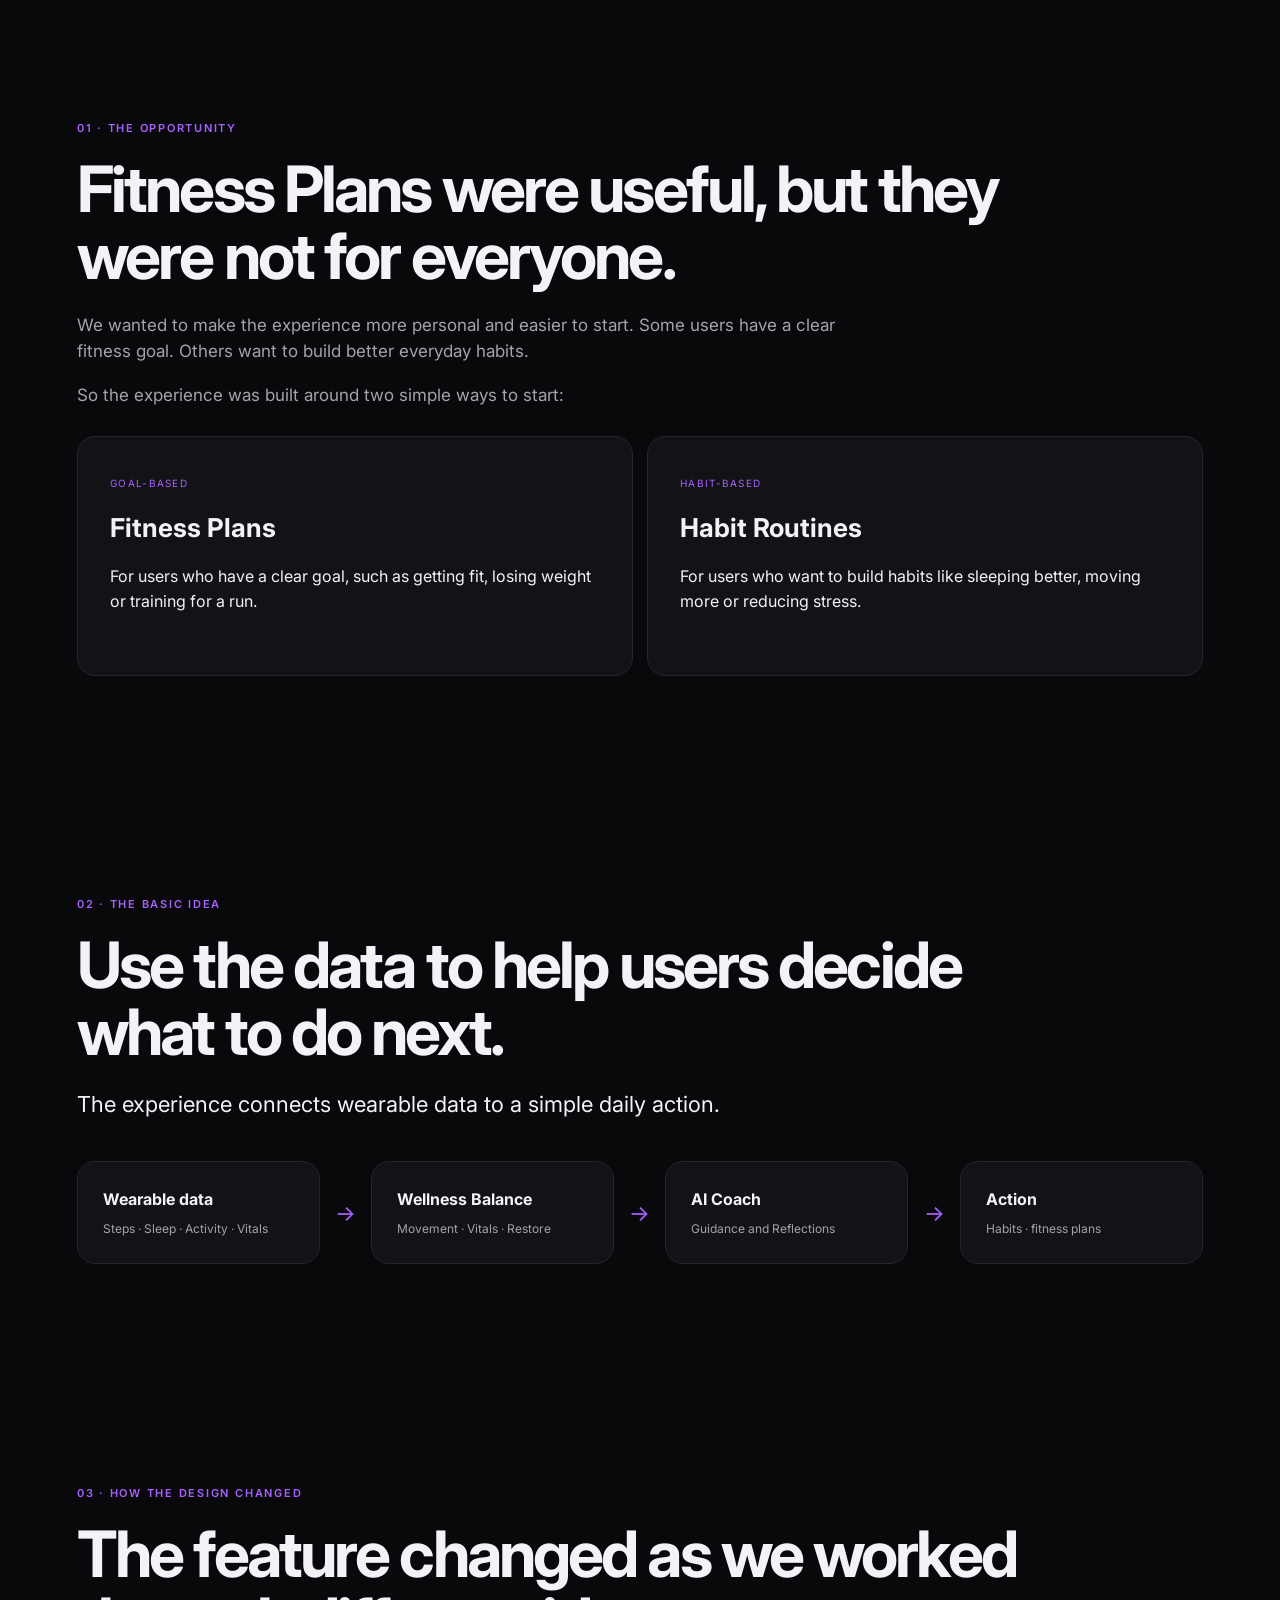
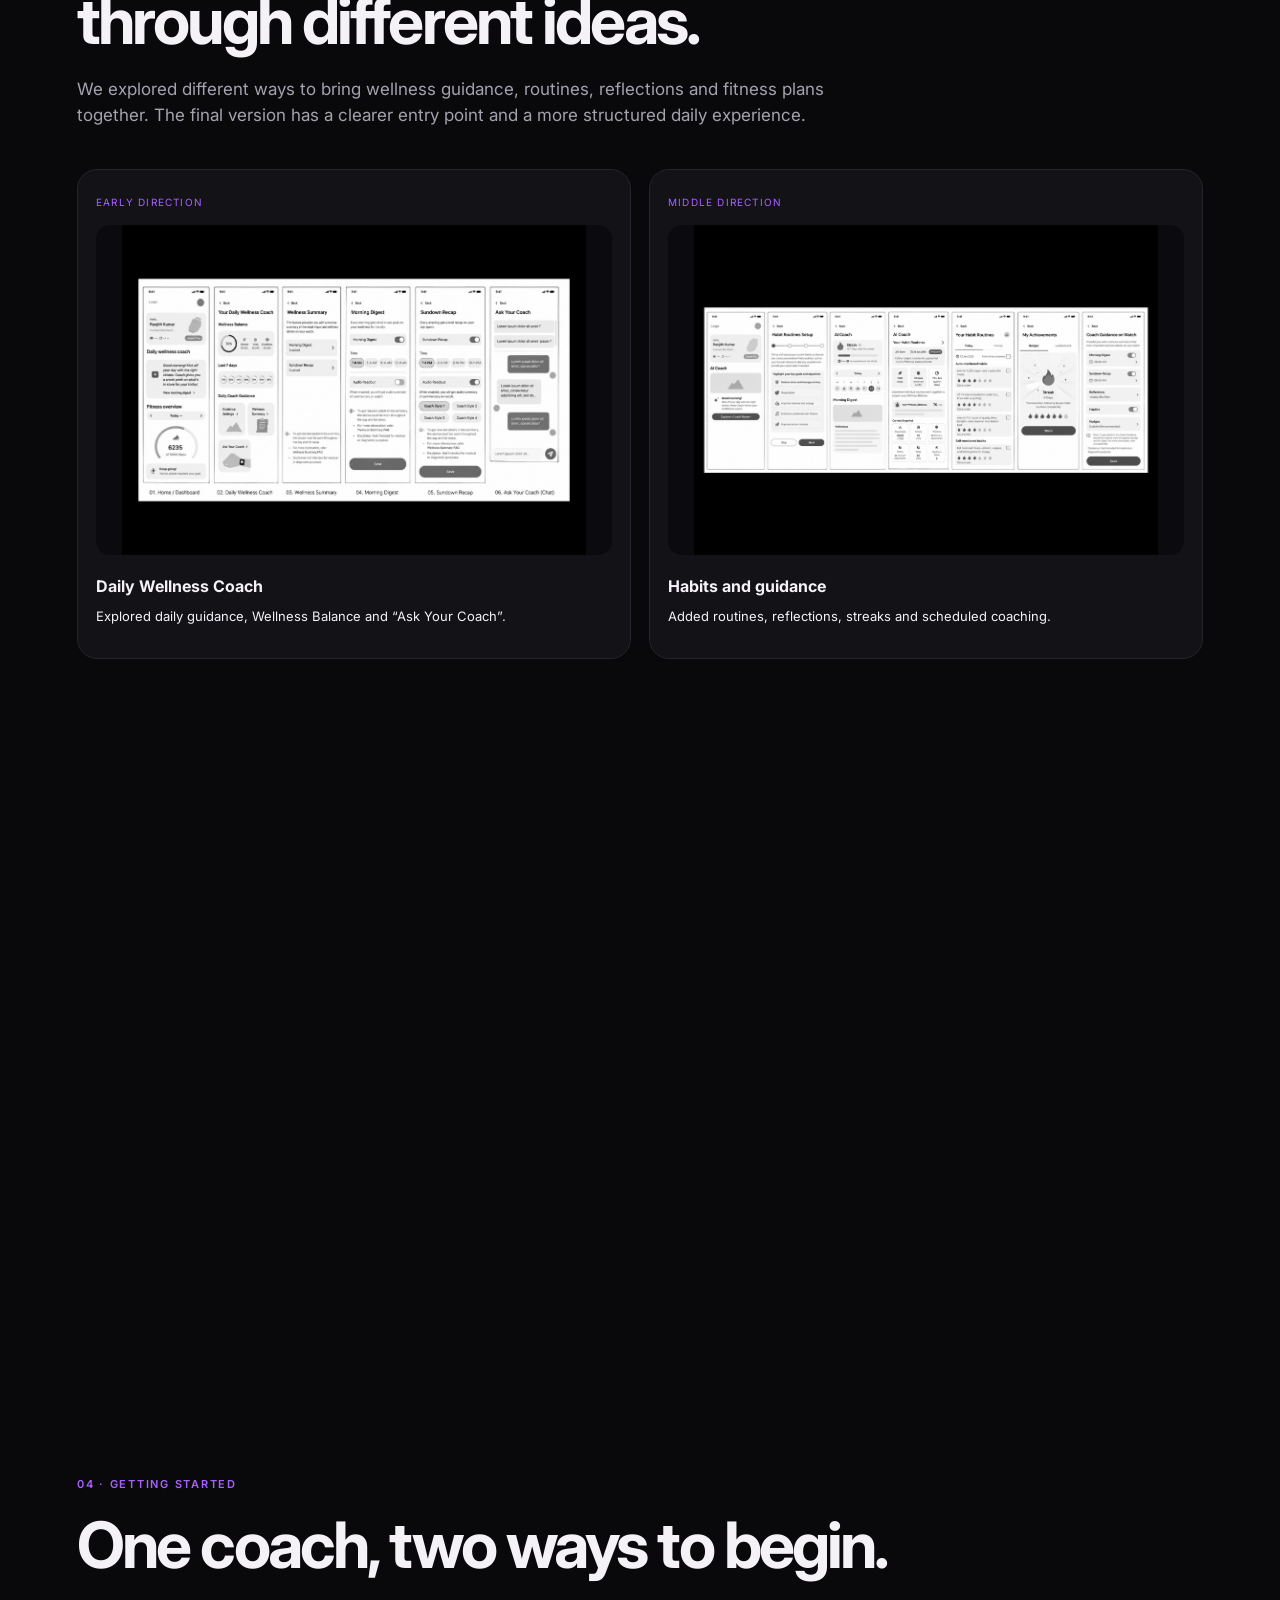
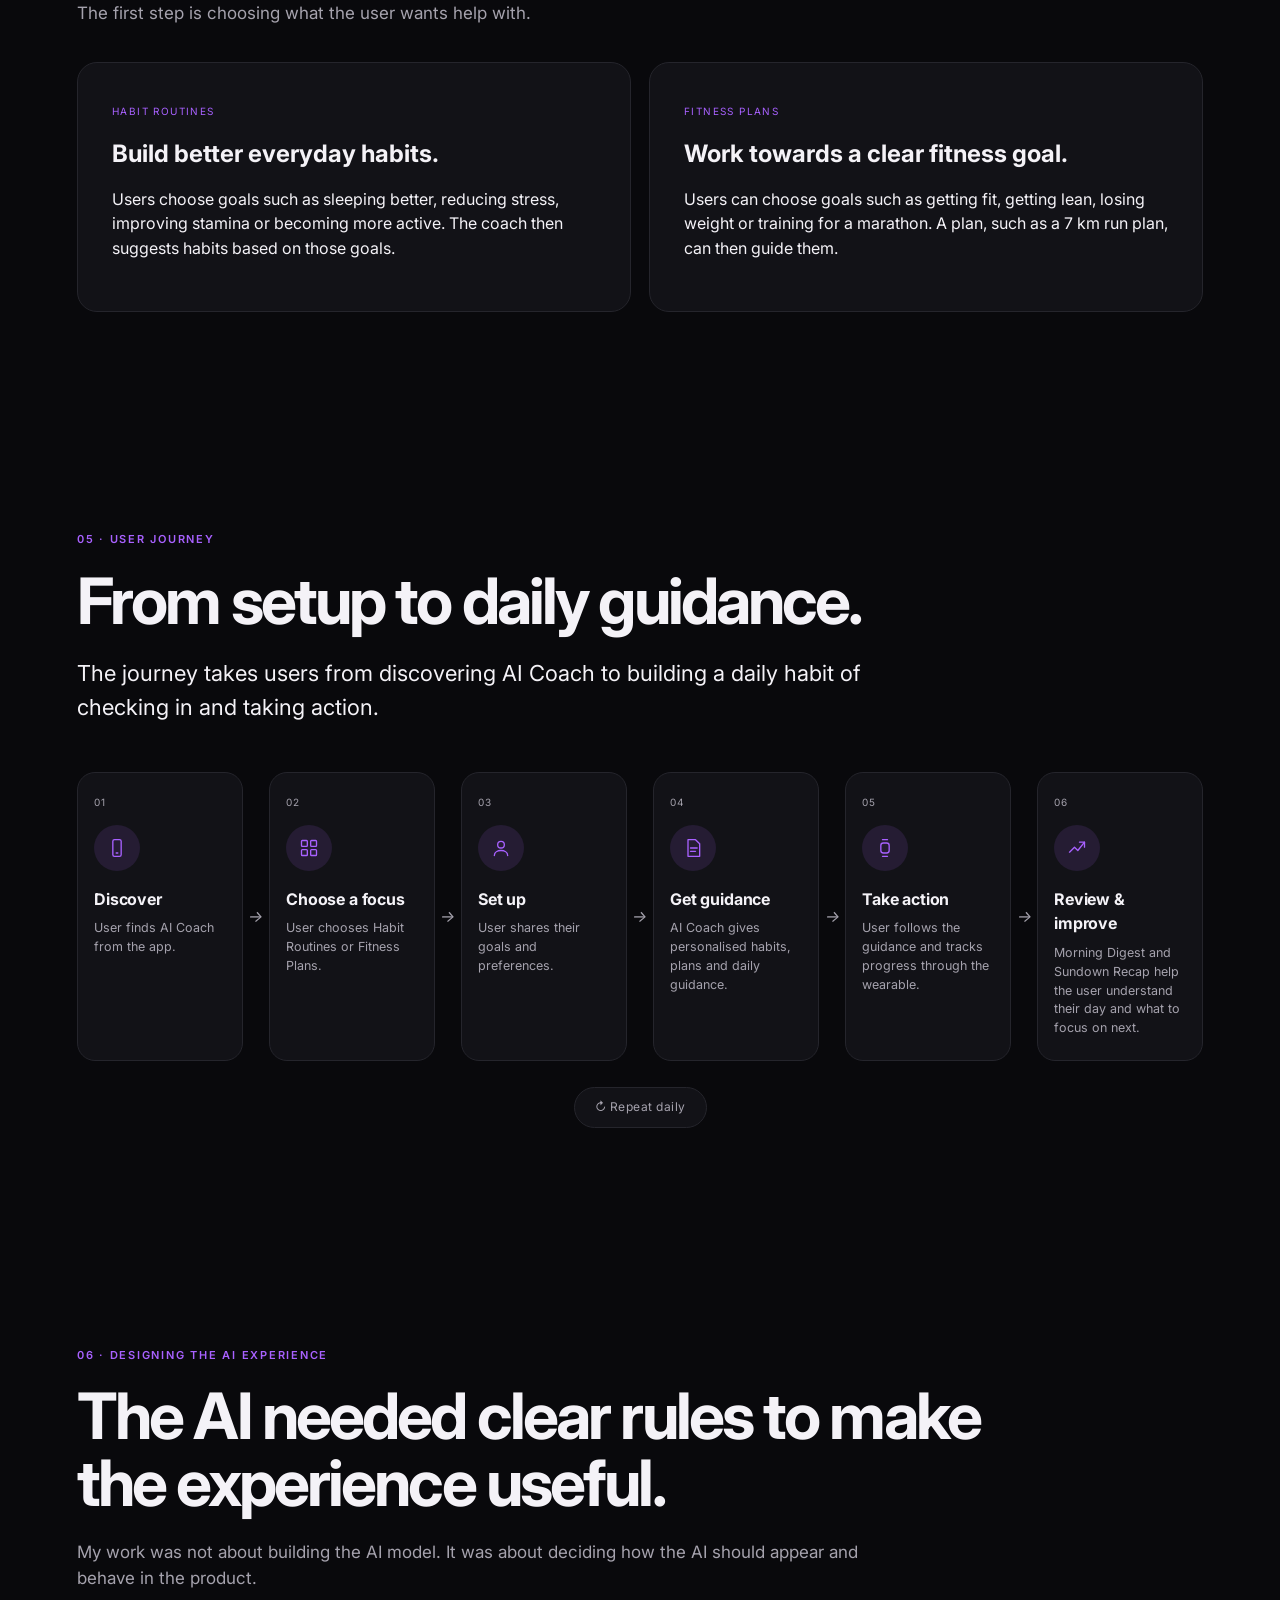
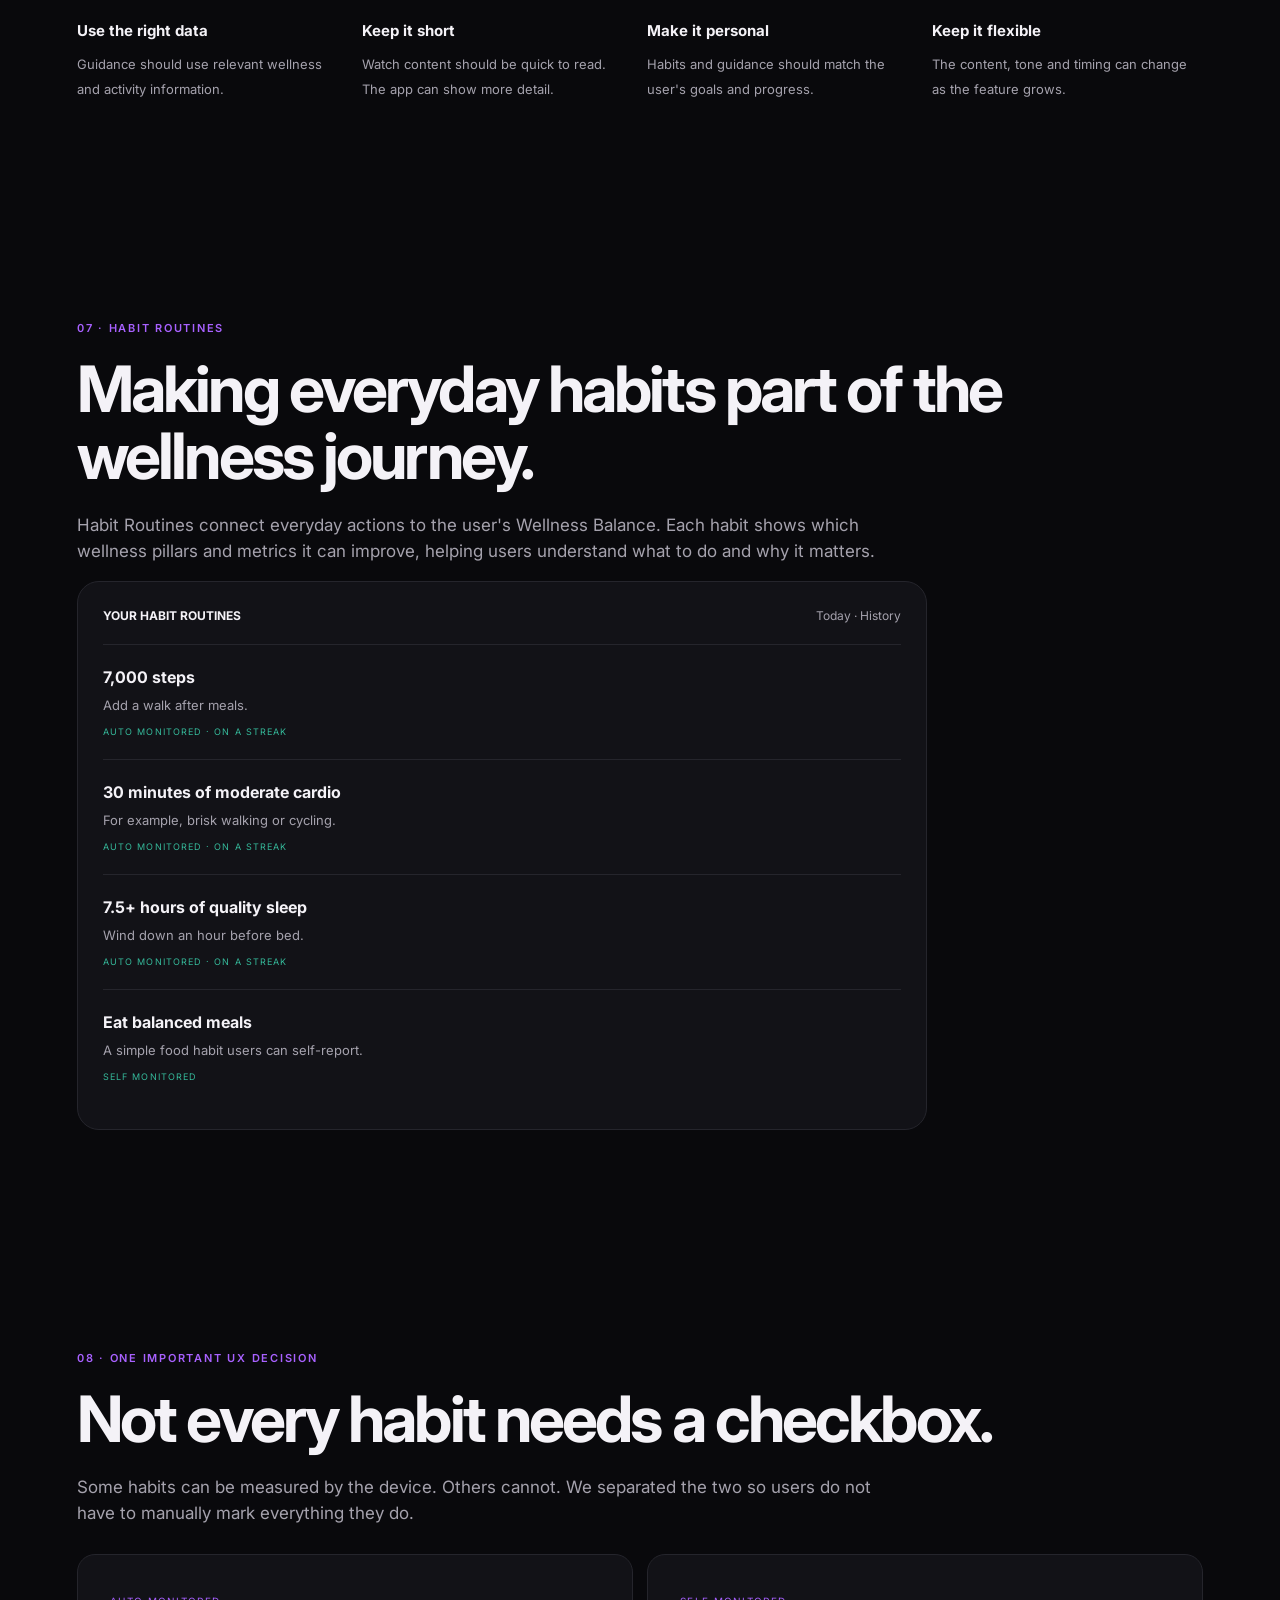
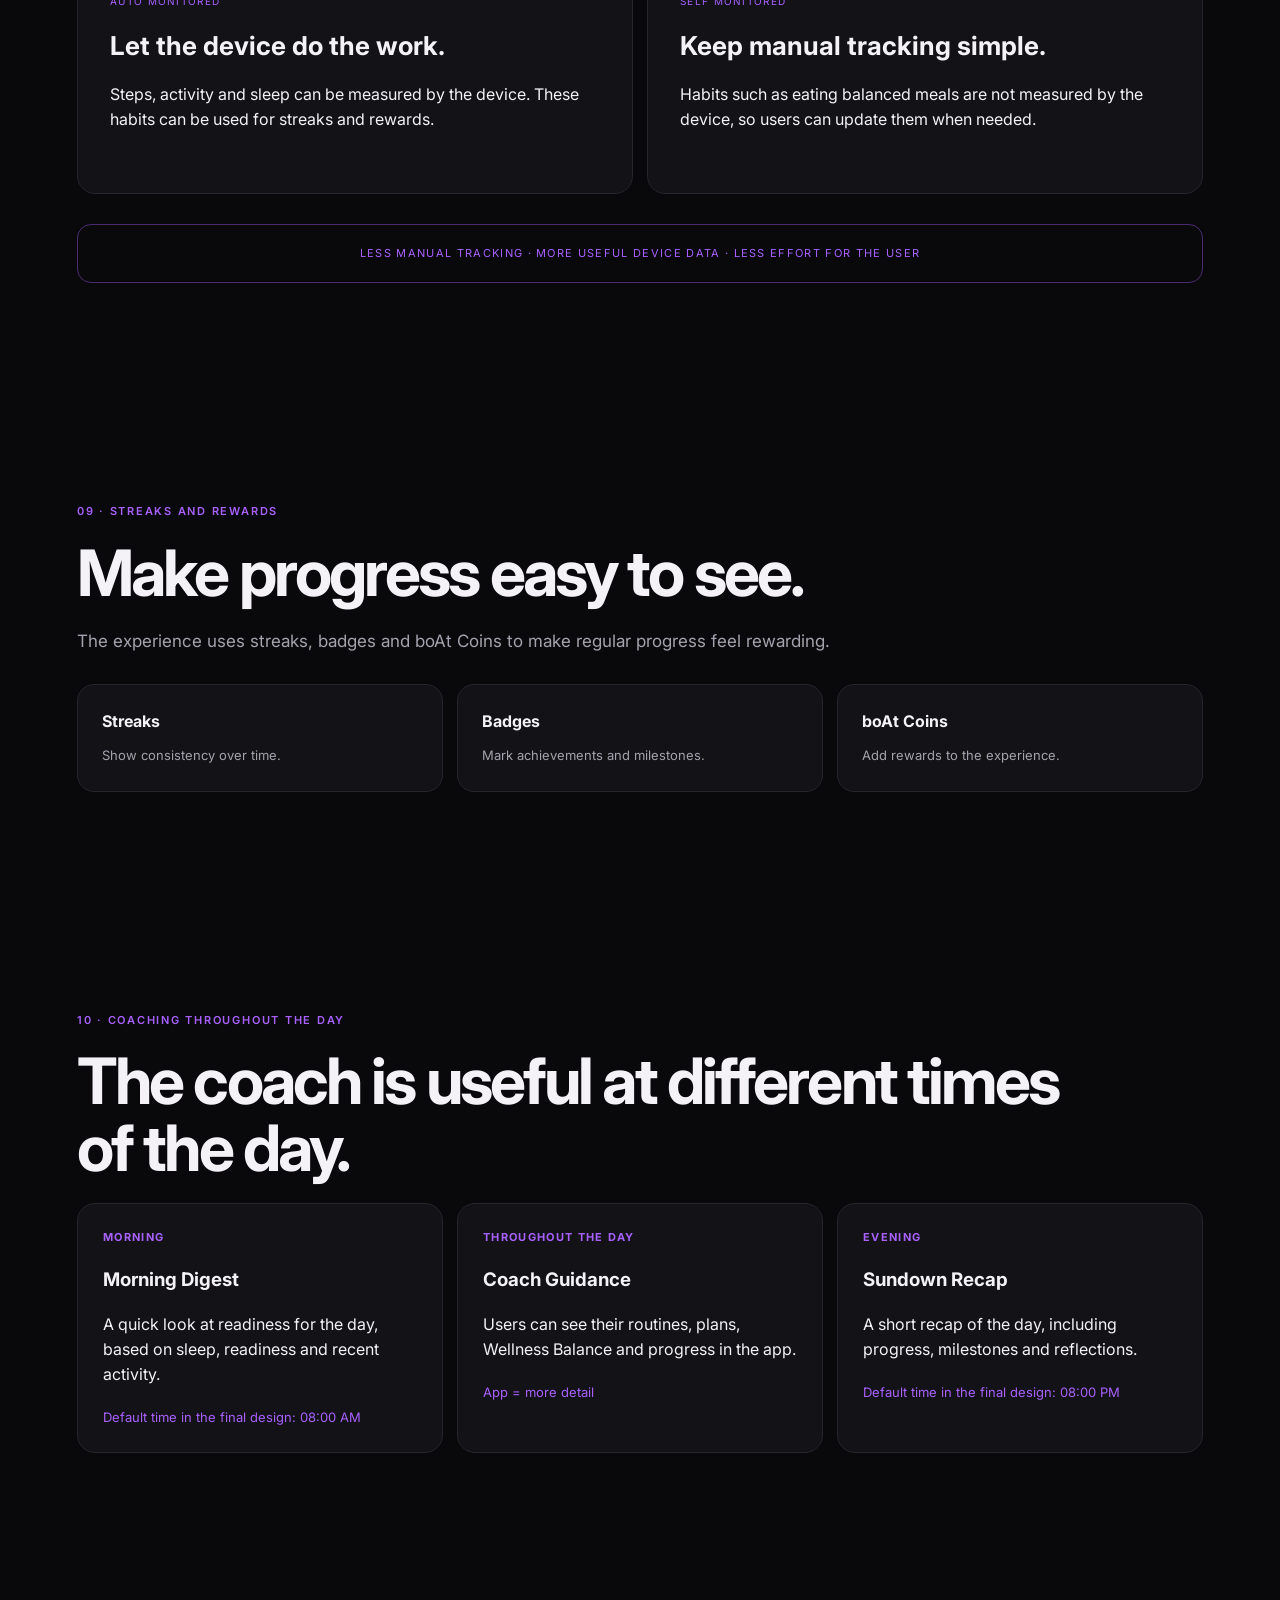
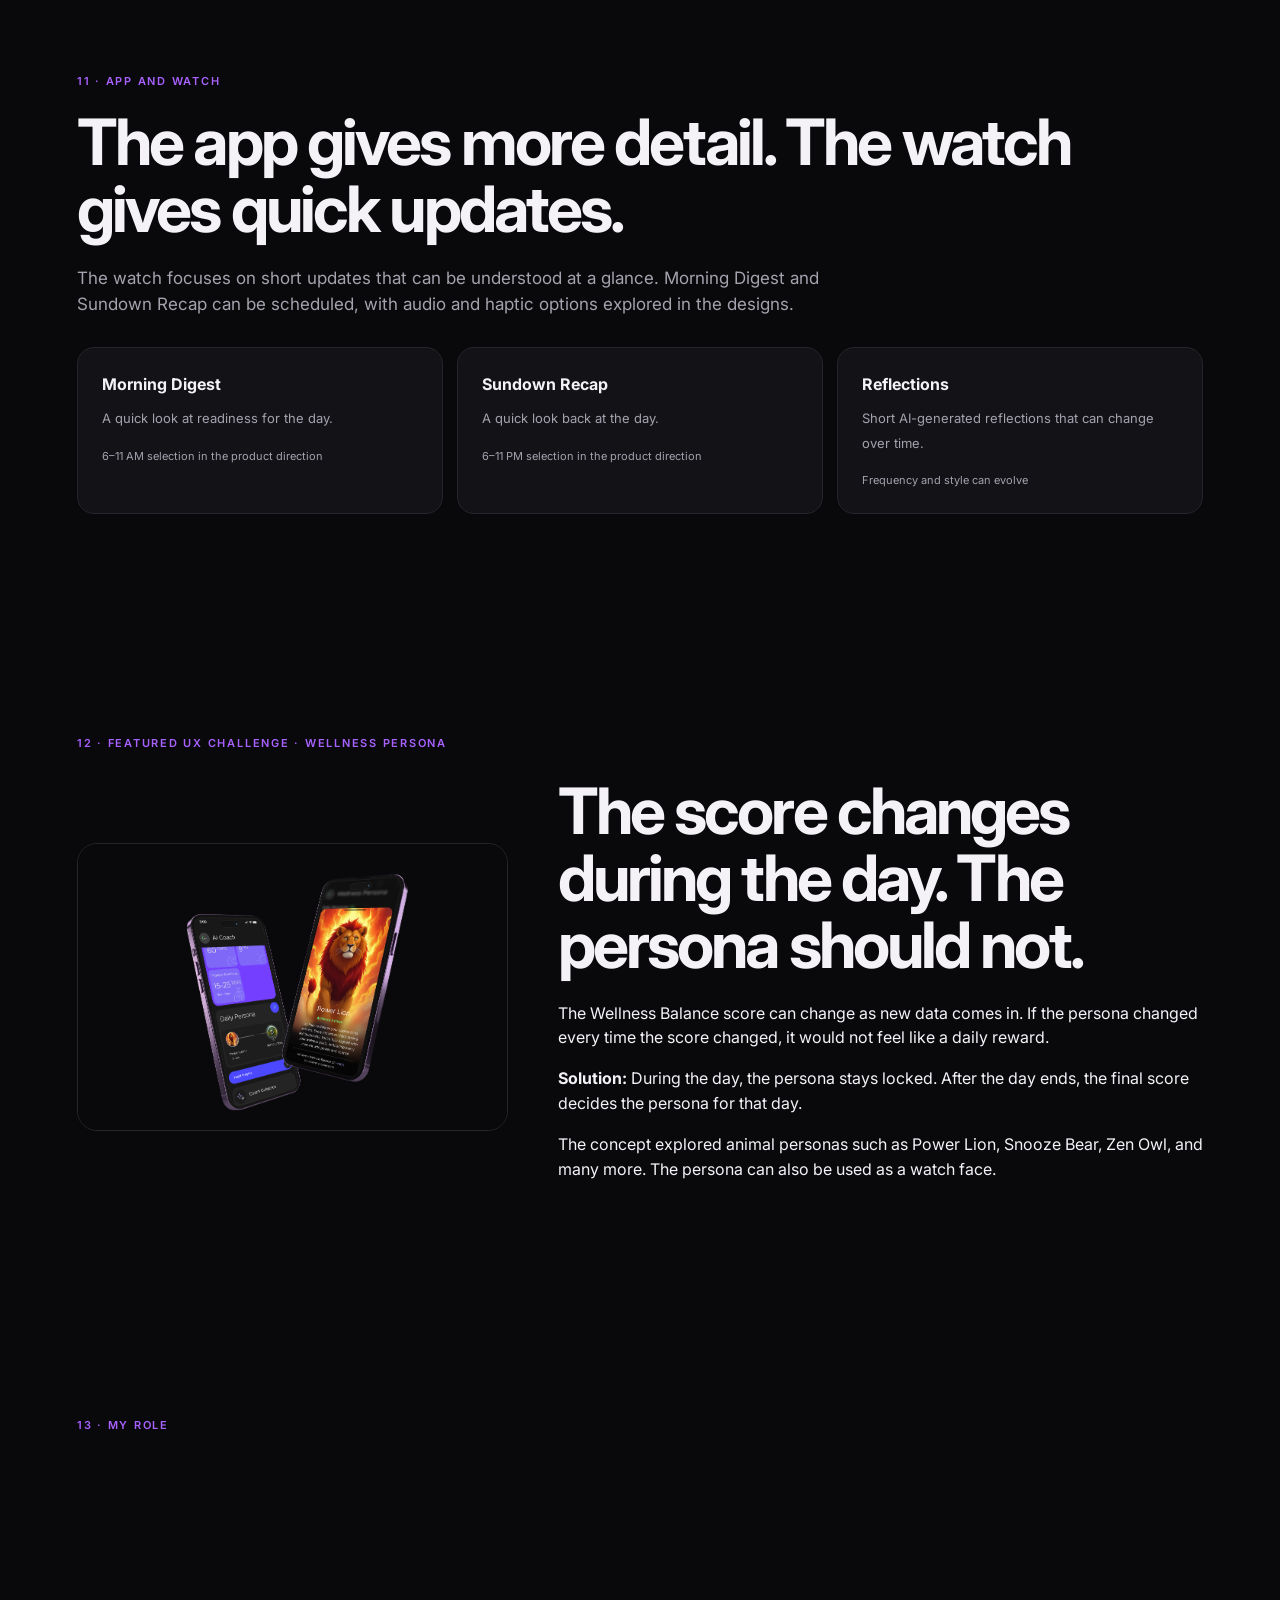
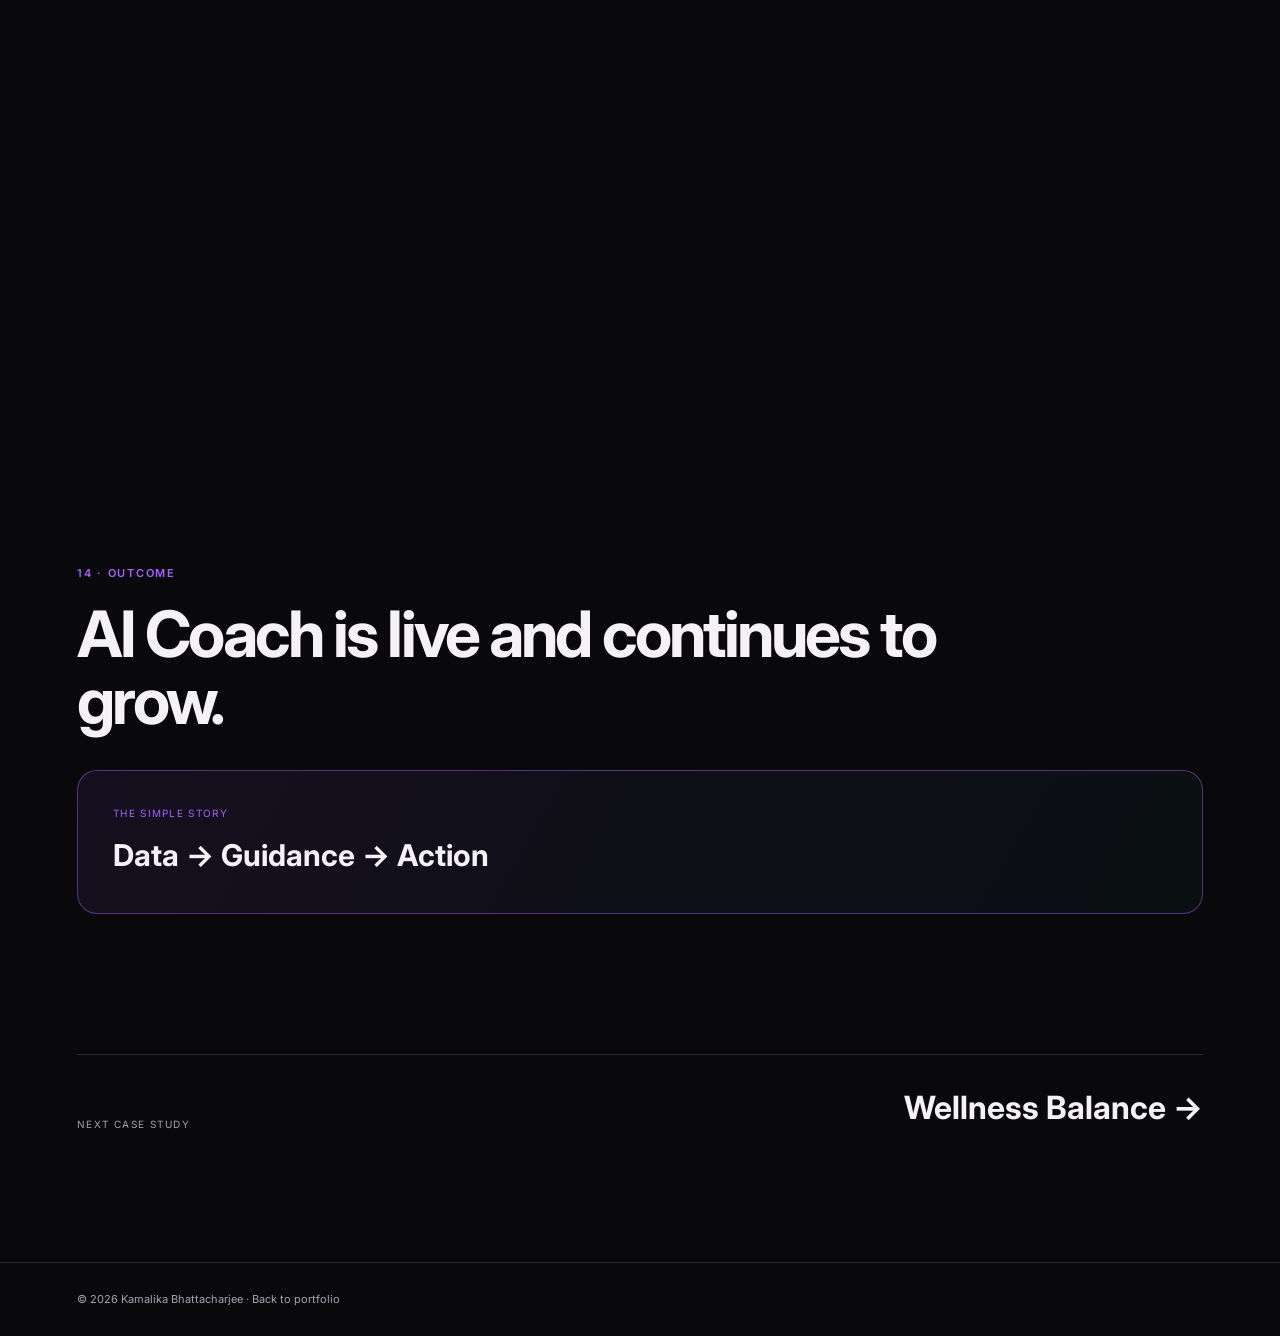
==== commit 7e2af613: "second commit" ====
--- a/ai-coach.html
+++ b/ai-coach.html
@@ -1,9 +1,9 @@
 <!DOCTYPE html><html lang="en"><head><meta charset="UTF-8"><meta name="viewport" content="width=device-width,initial-scale=1"><title>AI Coach — Kamalika Bhattacharjee</title><link rel="stylesheet" href="styles.css"></head><body>
 <header class="nav"><a class="brand" href="index.html">KAMALIKA<span>.</span></a><nav><a href="index.html#work">Work</a><a href="index.html#about">About</a></nav></header><main>
-<section class="case-hero section"><div class="eyebrow">CASE STUDY · 01 · AI COACH · LIVE</div><h1>Helping users understand their wellness and <em>take action.</em></h1><p class="lead">AI Coach uses data from the wearable to give users simple guidance, habits and fitness plans.</p><div class="meta-grid"><div><span>ROLE</span><b>Product Designer<br>UX / UI · Interaction · Prototyping · QA</b></div><div><span>PLATFORM</span><b>Mobile App + Smartwatch</b></div><div><span>SCOPE</span><b>End-to-end feature experience</b></div><div><span>STATUS</span><b>Live</b></div></div></section>
+<section class="case-hero section"><div class="eyebrow">CASE STUDY · 01 · AI COACH · LIVE</div><h1>A personal coach built around your wearable data</h1><p class="lead">AI Coach uses data from the wearable to give users simple guidance, habits and fitness plans.</p><div class="meta-grid"><div><span>ROLE</span><b>Product Designer<br>UX / UI · Interaction · Prototyping · QA</b></div><div><span>PLATFORM</span><b>Mobile App + Smartwatch</b></div><div><span>SCOPE</span><b>End-to-end feature experience</b></div><div><span>STATUS</span><b>Live</b></div></div></section>
 <section class="case-image section"><img src="assets/ai-coach-case-hero.png" alt="AI Coach app screens — Morning Digest, Habit Routines, Wellness Balance and Wellness Score"></section>
 <section class="section narrative"><div class="label">01 · THE OPPORTUNITY</div><h2>Fitness Plans were useful, but they were not for everyone.</h2><p>We wanted to make the experience more personal and easier to start. Some users have a clear fitness goal. Others want to build better everyday habits.</p><p>So the experience was built around two simple ways to start:</p><div class="two-col big-cards"><div class="dark-card"><small>GOAL-BASED</small><h3>Fitness Plans</h3><p>For users who have a clear goal, such as getting fit, losing weight or training for a run.</p></div><div class="dark-card"><small>HABIT-BASED</small><h3>Habit Routines</h3><p>For users who want to build habits like sleeping better, moving more or reducing stress.</p></div></div></section>
-<section class="section"><div class="label">02 · THE BASIC IDEA</div><h2>Use the data to help users decide what to do next.</h2><p class="lead-small">The experience connects wearable data to a simple daily action.</p><div class="system-flow"><div><b>Wearable data</b><span>Steps · sleep · activity · vitals</span></div><i>→</i><div><b>Wellness Balance</b><span>Movement · Vitals · Restore</span></div><i>→</i><div><b>AI Coach</b><span>Guidance and reflections</span></div><i>→</i><div><b>Action</b><span>Habits · fitness plans</span></div></div></section>
+<section class="section"><div class="label">02 · THE BASIC IDEA</div><h2>Use the data to help users decide what to do next.</h2><p class="lead-small">The experience connects wearable data to a simple daily action.</p><div class="system-flow"><div><b>Wearable data</b><span>Steps · Sleep · Activity · Vitals</span></div><i>→</i><div><b>Wellness Balance</b><span>Movement · Vitals · Restore</span></div><i>→</i><div><b>AI Coach</b><span>Guidance and Reflections</span></div><i>→</i><div><b>Action</b><span>Habits · fitness plans</span></div></div></section>
 <section class="section"><div class="label">03 · HOW THE DESIGN CHANGED</div><h2>The feature changed as we worked through different ideas.</h2><p>We explored different ways to bring wellness guidance, routines, reflections and fitness plans together. The final version has a clearer entry point and a more structured daily experience.</p><div class="iteration-grid"><div><span>EARLY DIRECTION</span><img src="assets/ai-coach-iteration-early.png" alt="Early AI Coach direction"><b>Daily Wellness Coach</b><p>Explored daily guidance, Wellness Balance and “Ask Your Coach”.</p></div><div><span>MIDDLE DIRECTION</span><img src="assets/ai-coach-iteration-middle.png" alt="Middle AI Coach direction"><b>Habits and guidance</b><p>Added routines, reflections, streaks and scheduled coaching.</p></div><div class="full"><span>FINAL DIRECTION</span><img src="assets/ai-coach-iteration-final.png" alt="Final AI Coach direction"><b>AI Coach</b><p>Brought together Habit Routines, Fitness Plans, Wellness Balance and daily guidance.</p></div></div></section>
 <section class="section"><div class="label">04 · GETTING STARTED</div><h2>One coach, two ways to begin.</h2><p>The first step is choosing what the user wants help with.</p><div class="choice-flow"><div class="choice"><span>HABIT ROUTINES</span><strong>Build better everyday habits.</strong><p>Users choose goals such as sleeping better, reducing stress, improving stamina or becoming more active. The coach then suggests habits based on those goals.</p></div><div class="choice"><span>FITNESS PLANS</span><strong>Work towards a clear fitness goal.</strong><p>Users can choose goals such as getting fit, getting lean, losing weight or training for a marathon. A plan, such as a 7 km run plan, can then guide them.</p></div></div></section>
 <section class="section"><div class="label">05 · USER JOURNEY</div><h2>From setup to daily guidance.</h2><p class="lead-small">The journey takes users from discovering AI Coach to building a daily habit of checking in and taking action.</p><div class="journey-flow">
@@ -20,12 +20,12 @@
 <div class="journey-step"><span class="step-no">06</span><div class="step-icon"><svg viewBox="0 0 24 24"><polyline points="3,17 9,11 13,15 21,5"></polyline><polyline points="15,5 21,5 21,11"></polyline></svg></div><h3>Review &amp; improve</h3><p>Morning Digest and Sundown Recap help the user understand their day and what to focus on next.</p></div>
 </div><div class="journey-repeat"><span>↻ Repeat daily</span></div></section>
 <section class="section"><div class="label">06 · DESIGNING THE AI EXPERIENCE</div><h2>The AI needed clear rules to make the experience useful.</h2><p>My work was not about building the AI model. It was about deciding how the AI should appear and behave in the product.</p><div class="rule-grid"><div><b>Use the right data</b><span>Guidance should use relevant wellness and activity information.</span></div><div><b>Keep it short</b><span>Watch content should be quick to read. The app can show more detail.</span></div><div><b>Make it personal</b><span>Habits and guidance should match the user's goals and progress.</span></div><div><b>Keep it flexible</b><span>The content, tone and timing can change as the feature grows.</span></div></div></section>
-<section class="section"><div class="label">07 · HABIT ROUTINES</div><h2>Making everyday habits part of the wellness journey.</h2><p>Habit Routines connect small daily actions with the user's Wellness Balance. The experience shows the habits for the day, progress and streaks.</p><div class="routine-board"><div class="routine-head"><b>YOUR HABIT ROUTINES</b><span>Today · History</span></div><div class="routine"><strong>7,000 steps</strong><span>Add a walk after meals.</span><em>AUTO MONITORED · ON A STREAK</em></div><div class="routine"><strong>30 minutes of moderate cardio</strong><span>For example, brisk walking or cycling.</span><em>AUTO MONITORED · ON A STREAK</em></div><div class="routine"><strong>7.5+ hours of quality sleep</strong><span>Wind down an hour before bed.</span><em>AUTO MONITORED · ON A STREAK</em></div><div class="routine"><strong>Eat balanced meals</strong><span>A simple food habit users can self-report.</span><em>SELF MONITORED</em></div></div></section>
+<section class="section"><div class="label">07 · HABIT ROUTINES</div><h2>Making everyday habits part of the wellness journey.</h2><p>Habit Routines connect everyday actions to the user's Wellness Balance. Each habit shows which wellness pillars and metrics it can improve, helping users understand what to do and why it matters.</p><div class="routine-board"><div class="routine-head"><b>YOUR HABIT ROUTINES</b><span>Today · History</span></div><div class="routine"><strong>7,000 steps</strong><span>Add a walk after meals.</span><em>AUTO MONITORED · ON A STREAK</em></div><div class="routine"><strong>30 minutes of moderate cardio</strong><span>For example, brisk walking or cycling.</span><em>AUTO MONITORED · ON A STREAK</em></div><div class="routine"><strong>7.5+ hours of quality sleep</strong><span>Wind down an hour before bed.</span><em>AUTO MONITORED · ON A STREAK</em></div><div class="routine"><strong>Eat balanced meals</strong><span>A simple food habit users can self-report.</span><em>SELF MONITORED</em></div></div></section>
 <section class="section"><div class="label">08 · ONE IMPORTANT UX DECISION</div><h2>Not every habit needs a checkbox.</h2><p>Some habits can be measured by the device. Others cannot. We separated the two so users do not have to manually mark everything they do.</p><div class="two-col big-cards"><div class="dark-card"><small>AUTO MONITORED</small><h3>Let the device do the work.</h3><p>Steps, activity and sleep can be measured by the device. These habits can be used for streaks and rewards.</p></div><div class="dark-card"><small>SELF MONITORED</small><h3>Keep manual tracking simple.</h3><p>Habits such as eating balanced meals are not measured by the device, so users can update them when needed.</p></div></div><div class="principle">LESS MANUAL TRACKING <span>·</span> MORE USEFUL DEVICE DATA <span>·</span> LESS EFFORT FOR THE USER</div></section>
 <section class="section"><div class="label">09 · STREAKS AND REWARDS</div><h2>Make progress easy to see.</h2><p>The experience uses streaks, badges and boAt Coins to make regular progress feel rewarding.</p><div class="reward-grid"><div><b>Streaks</b><span>Show consistency over time.</span></div><div><b>Badges</b><span>Mark achievements and milestones.</span></div><div><b>boAt Coins</b><span>Add rewards to the experience.</span></div></div></section>
 <section class="section"><div class="label">10 · COACHING THROUGHOUT THE DAY</div><h2>The coach is useful at different times of the day.</h2><div class="timeline big"><div><b>MORNING</b><h3>Morning Digest</h3><p>A quick look at readiness for the day, based on sleep, readiness and recent activity.</p><span>Default time in the final design: 08:00 AM</span></div><div><b>THROUGHOUT THE DAY</b><h3>Coach Guidance</h3><p>Users can see their routines, plans, Wellness Balance and progress in the app.</p><span>App = more detail</span></div><div><b>EVENING</b><h3>Sundown Recap</h3><p>A short recap of the day, including progress, milestones and reflections.</p><span>Default time in the final design: 08:00 PM</span></div></div></section>
 <section class="section"><div class="label">11 · APP AND WATCH</div><h2>The app gives more detail. The watch gives quick updates.</h2><p>The watch focuses on short updates that can be understood at a glance. Morning Digest and Sundown Recap can be scheduled, with audio and haptic options explored in the designs.</p><div class="watch-grid"><div><b>Morning Digest</b><span>A quick look at readiness for the day.</span><small>6–11 AM selection in the product direction</small></div><div><b>Sundown Recap</b><span>A quick look back at the day.</span><small>6–11 PM selection in the product direction</small></div><div><b>Reflections</b><span>Short AI-generated reflections that can change over time.</span><small>Frequency and style can evolve</small></div></div></section>
-<section class="section"><div class="label">12 · FEATURED UX CHALLENGE · WELLNESS PERSONA</div><div class="persona-grid"><img src="assets/ai-coach-wellness-persona.png" alt="Wellness Persona screens"><div><h2>The score changes during the day. The persona should not.</h2><p>The Wellness Balance score can change as new data comes in. If the persona changed every time the score changed, it would not feel like a daily reward.</p><p><b>Solution:</b> During the day, the persona stays locked. After the day ends, the final score decides the persona for that day.</p><p>The concept explored animal personas such as Power Lion, Momentum Eagle, Dash Cheetah, Mellow Panda, Flow Dolphin, Snooze Bear, Serene Tortoise, Spark Hare and Zen Owl. The persona can also be used as a watch face.</p></div></div></section>
+<section class="section"><div class="label">12 · FEATURED UX CHALLENGE · WELLNESS PERSONA</div><div class="persona-grid"><img src="assets/ai-coach-wellness-persona.png" alt="Wellness Persona screens"><div><h2>The score changes during the day. The persona should not.</h2><p>The Wellness Balance score can change as new data comes in. If the persona changed every time the score changed, it would not feel like a daily reward.</p><p><b>Solution:</b> During the day, the persona stays locked. After the day ends, the final score decides the persona for that day.</p><p>The concept explored animal personas such as Power Lion, Snooze Bear, Zen Owl, and many more. The persona can also be used as a watch face.</p></div></div></section>
 <section class="section"><div class="label">13 · MY ROLE</div><h2>I worked across the full UI experience.</h2><p>I designed the AI Coach UI, worked with the team on UX decisions, explored different directions and checked the final UI before launch.</p><div class="role-grid"><div><b>UX</b><span>Worked on flows and interaction decisions with the team.</span></div><div><b>UI</b><span>Designed the app and watch-facing screens.</span></div><div><b>Prototyping</b><span>Used prototypes to explore and communicate the experience.</span></div><div><b>QA</b><span>Reviewed the UI before launch.</span></div></div></section>
-<section class="section"><div class="label">14 · OUTCOME</div><h2>AI Coach is live and continues to grow.</h2><p>The feature brings together wellness data, habits, fitness plans and daily guidance. It is also designed to support more coaching and monetisation experiences over time.</p><div class="outcome-box"><span>THE SIMPLE STORY</span><strong>Data → Guidance → Action</strong></div></section>
+<section class="section"><div class="label">14 · OUTCOME</div><h2>AI Coach is live and continues to grow.</h2><div class="outcome-box"><span>THE SIMPLE STORY</span><strong>Data → Guidance → Action</strong></div></section>
 <section class="section next-case"><a href="wellness-balance.html"><span>NEXT CASE STUDY</span><strong>Wellness Balance →</strong></a></section></main><footer>© 2026 Kamalika Bhattacharjee · <a href="index.html">Back to portfolio</a></footer><script src="animations.js"></script></body></html>
